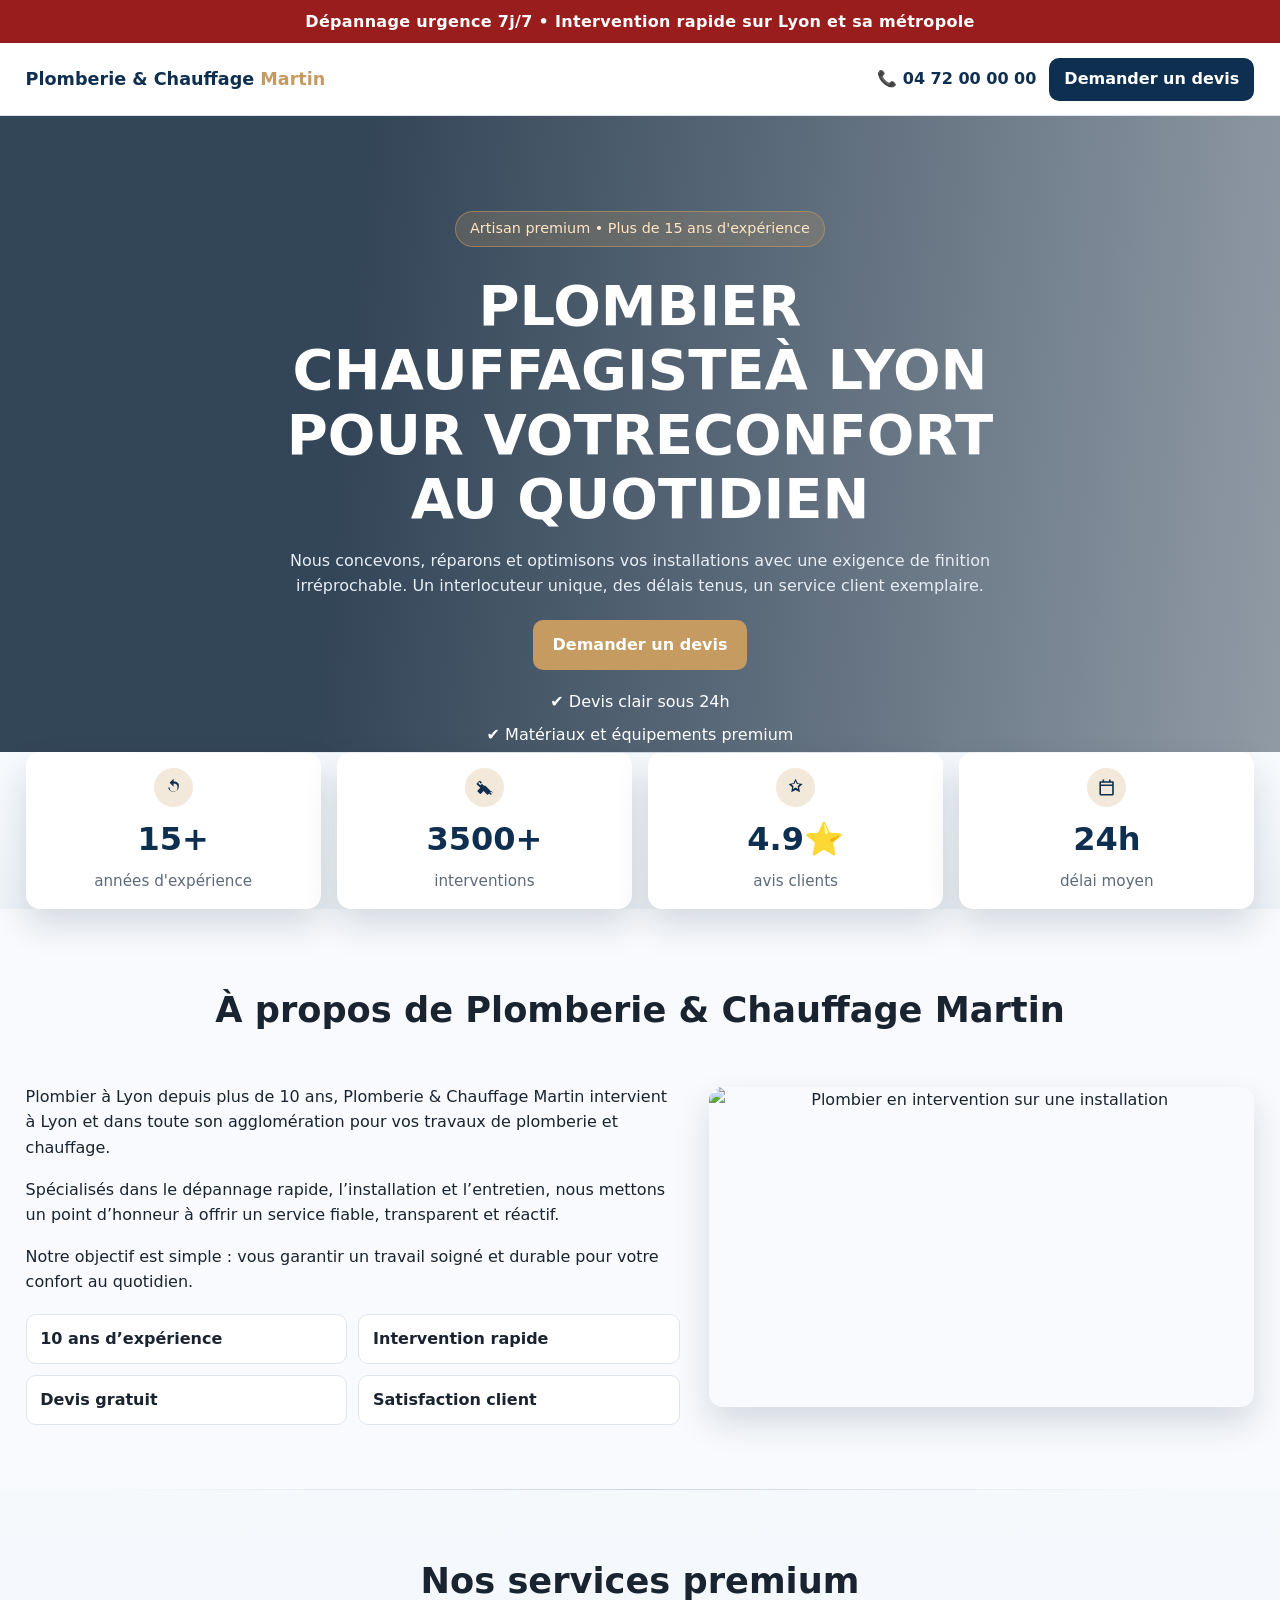
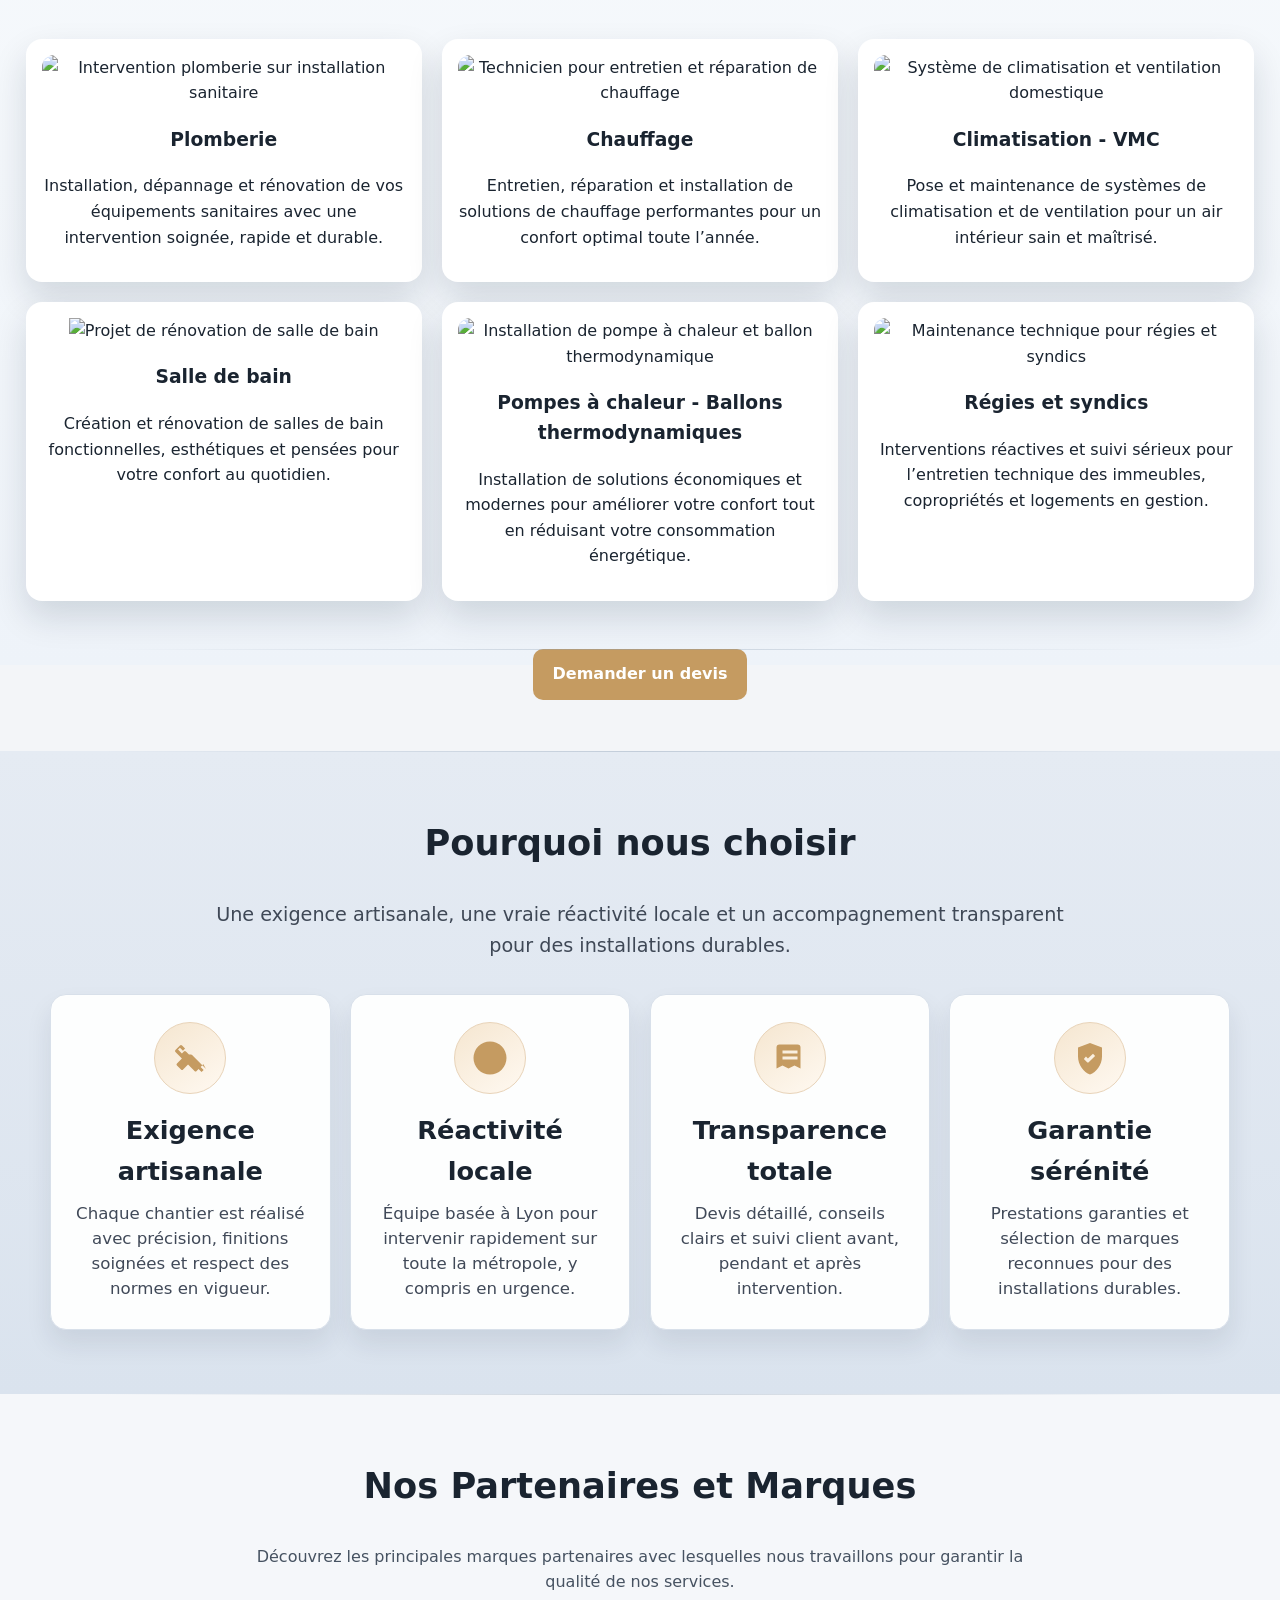
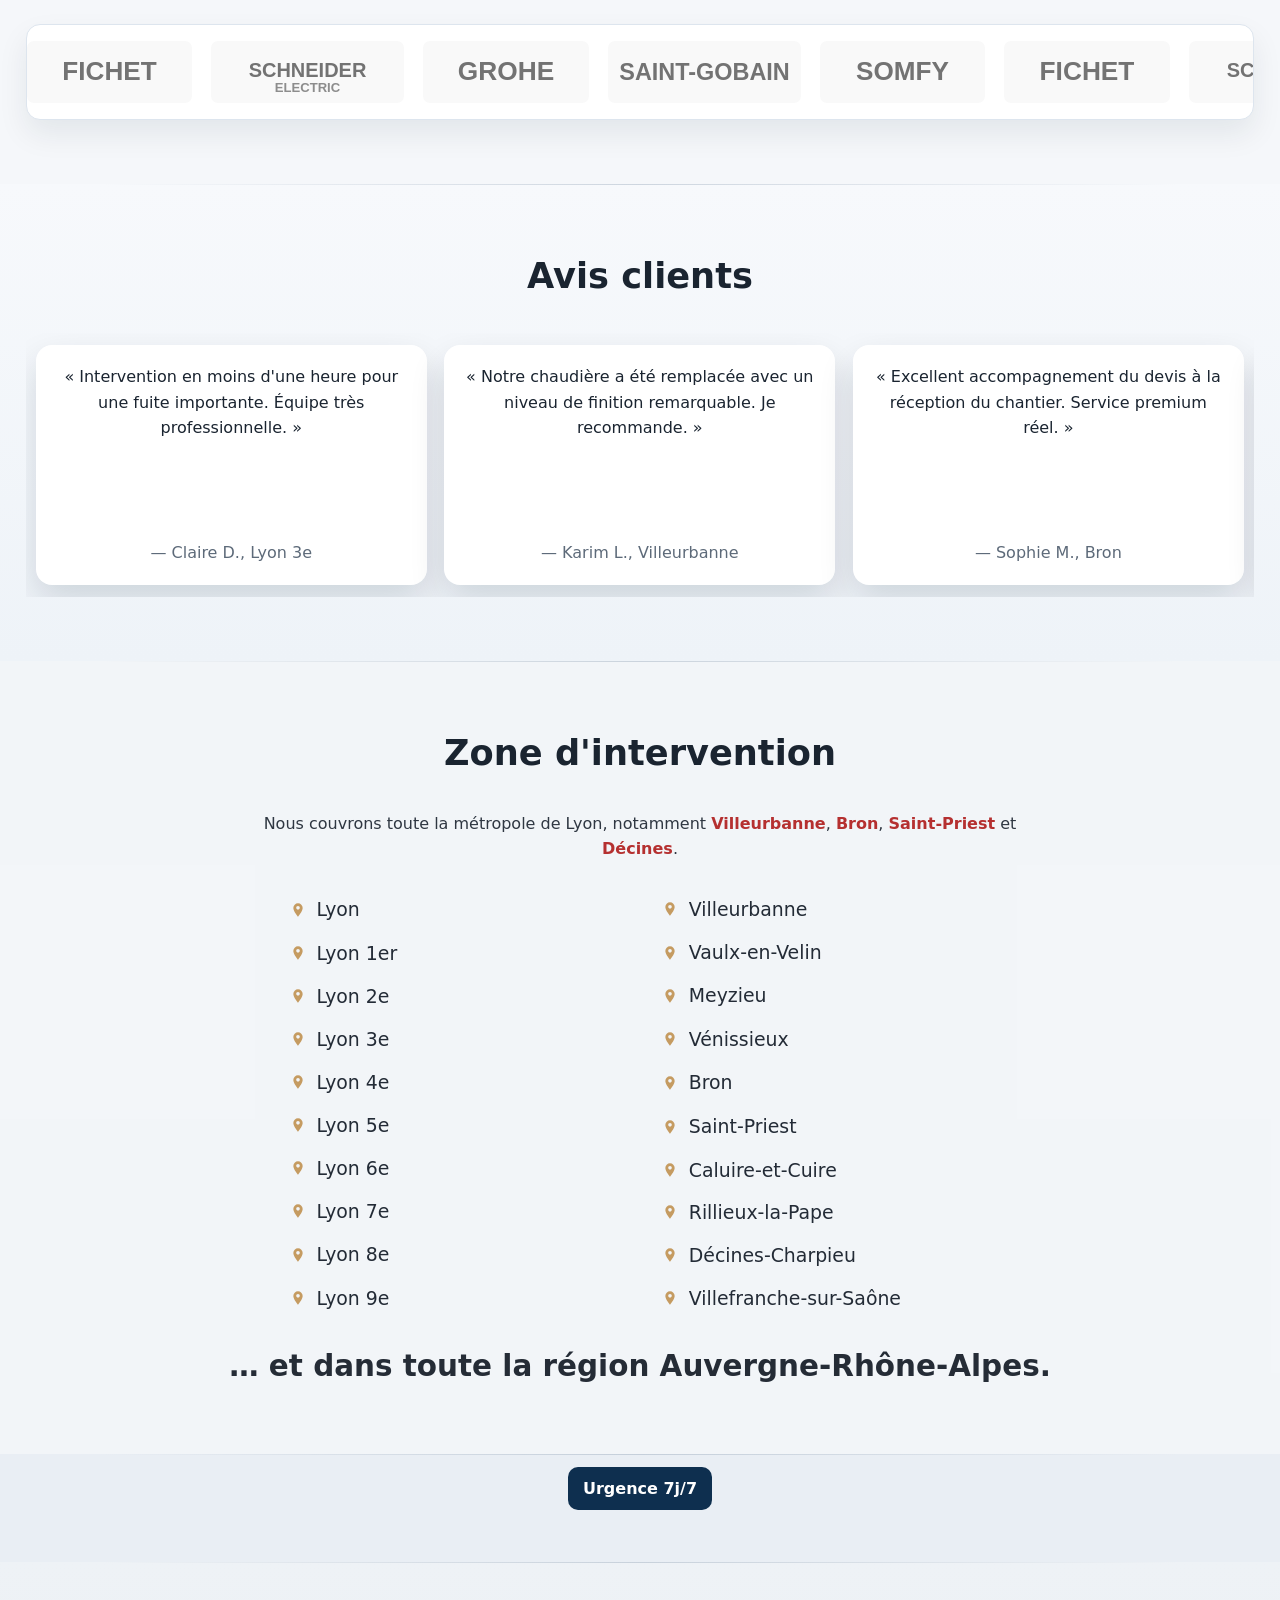
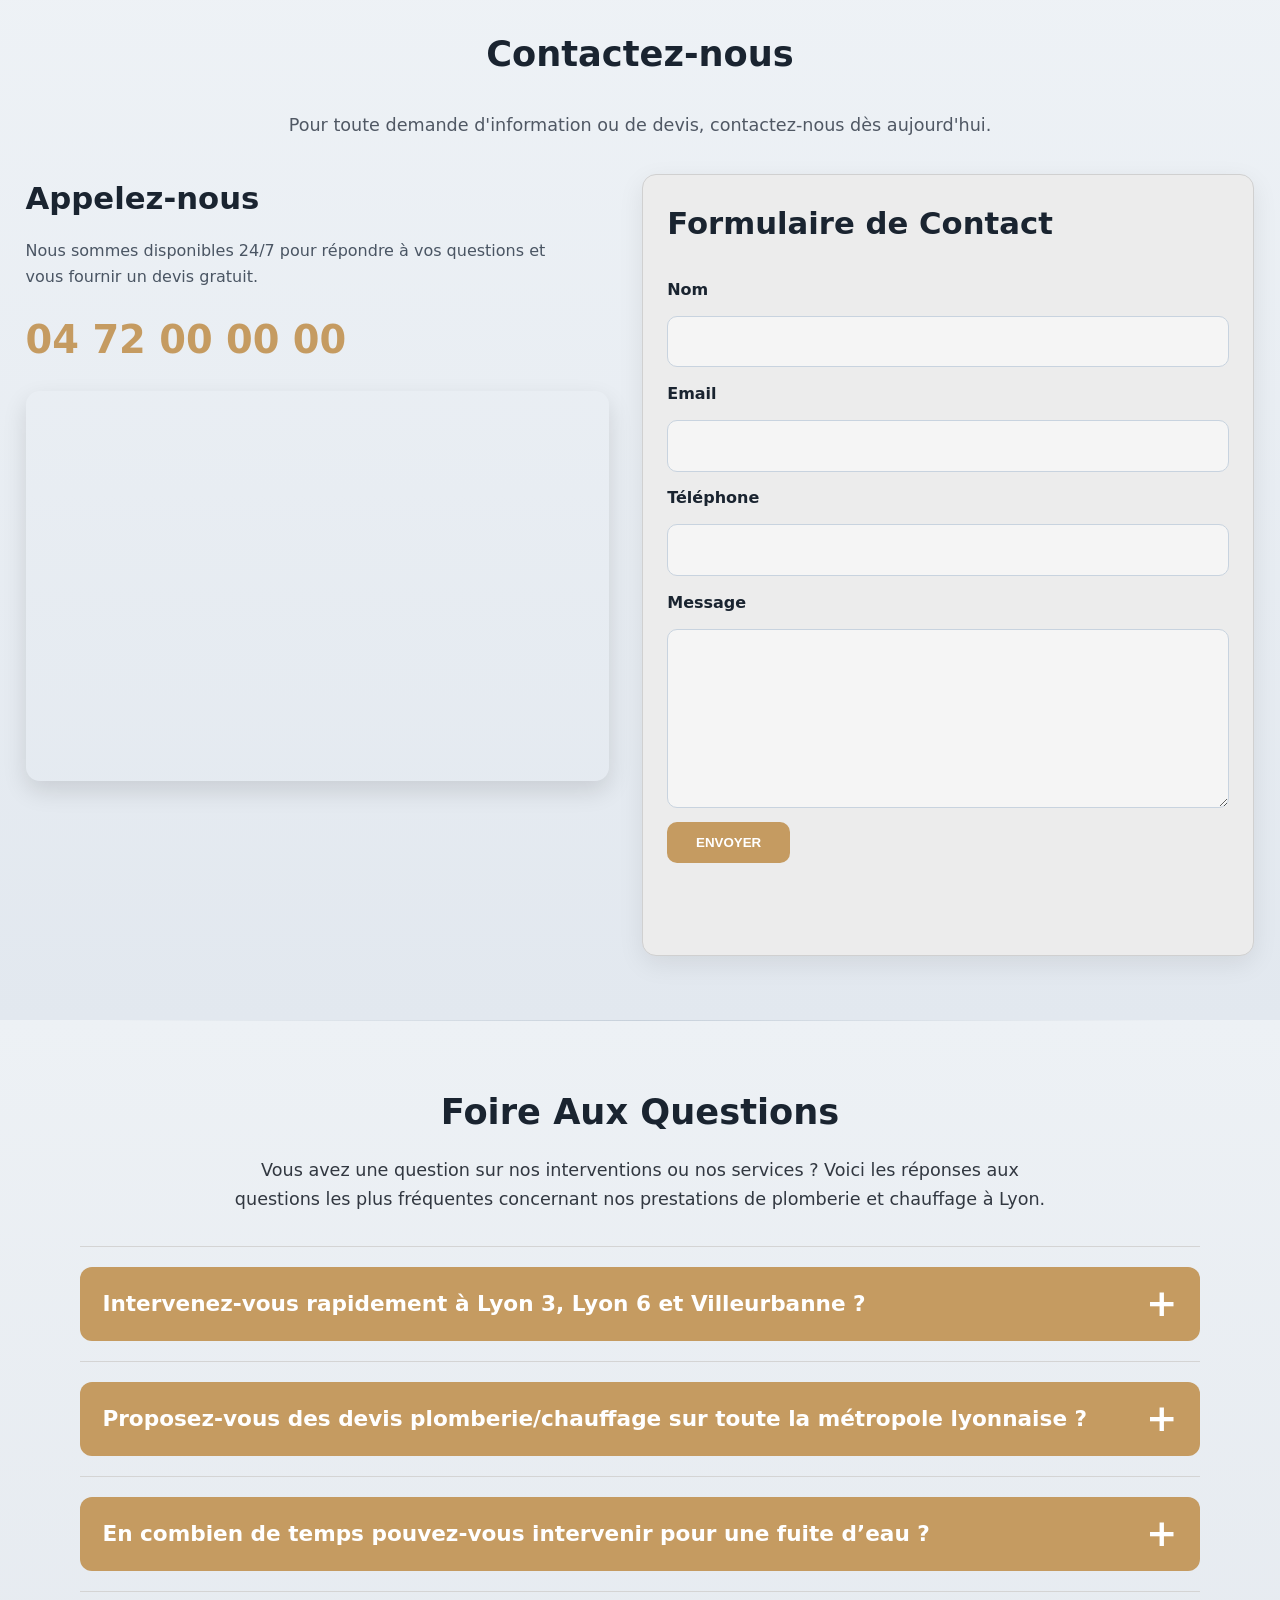
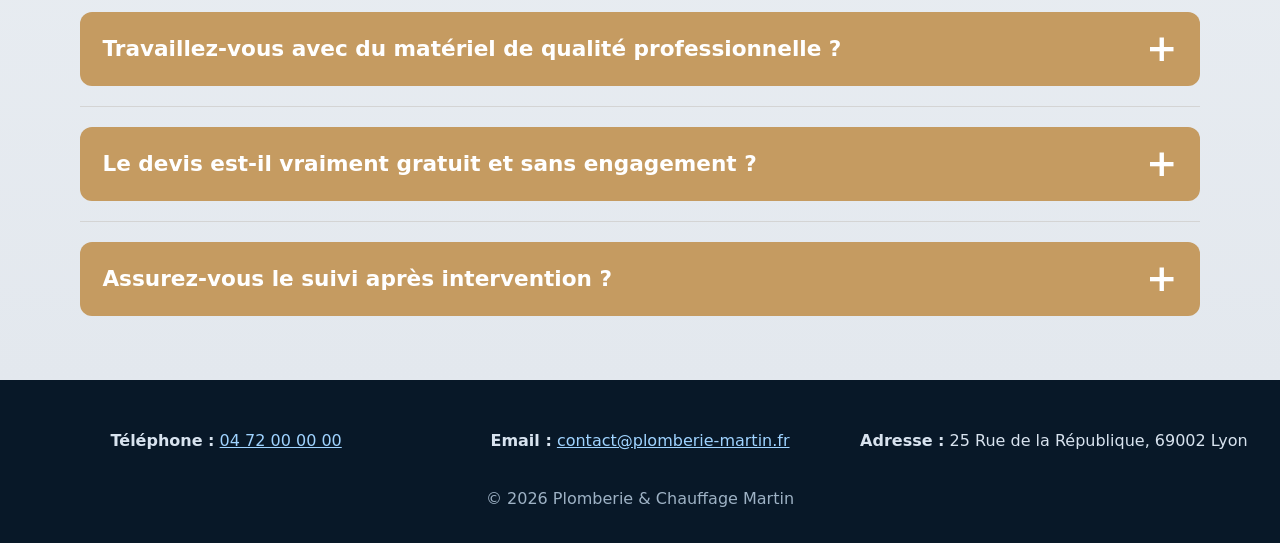
==== index.html @ 3ca060d1 "Add internal links to Lyon homepage in header and zone list" ====
<!DOCTYPE html>
<html lang="fr">
<head>
  <meta charset="UTF-8" />
  <meta name="viewport" content="width=device-width, initial-scale=1.0" />
  <title>Plomberie & Chauffage Martin | Artisan premium à Lyon</title>
  <meta name="description" content="Artisan plombier chauffagiste premium à Lyon : dépannage urgence 7j/7, rénovation, installation chauffage et devis rapide." />
  <meta name="keywords" content="plombier Lyon premium, chauffagiste Lyon, dépannage urgence plomberie, devis plomberie Lyon" />
  <meta name="robots" content="index, follow" />
  <meta property="og:title" content="Plomberie & Chauffage Martin | Artisan premium" />
  <meta property="og:description" content="Intervention rapide à Lyon et alentours, qualité haut de gamme et accompagnement personnalisé." />
  <meta property="og:type" content="website" />
  <meta property="og:locale" content="fr_FR" />
  <link rel="stylesheet" href="style.css" />
</head>
<body>
  <div class="top-alert">Dépannage urgence 7j/7 • Intervention rapide sur Lyon et sa métropole</div>

  <header class="site-header">
    <div class="container nav-wrap">
      <a class="brand" href="/">Plomberie & Chauffage <span>Martin</span></a>
      <div class="header-cta">
        <a class="phone-link" href="tel:+33472000000">📞 04 72 00 00 00</a>
        <a class="btn btn-small" href="#devis">Demander un devis</a>
      </div>
    </div>
  </header>

  <main>
    <section id="accueil" class="hero">
      <div class="hero-overlay"></div>
      <div class="container hero-content">
        <p class="tag">Artisan premium • Plus de 15 ans d'expérience</p>
        <h1 class="hero-title">PLOMBIER CHAUFFAGISTE<br class="mobile-break" />À LYON POUR VOTRE<br class="mobile-break" />CONFORT AU QUOTIDIEN</h1>
        <p class="subtitle">Nous concevons, réparons et optimisons vos installations avec une exigence de finition irréprochable. Un interlocuteur unique, des délais tenus, un service client exemplaire.</p>
        <div class="hero-actions">
          <a class="btn" href="#devis">Demander un devis</a>
        </div>
        <ul class="hero-highlights">
          <li>✔ Devis clair sous 24h</li>
          <li>✔ Matériaux et équipements premium</li>
          <li>✔ Dépannage urgence 7j/7</li>
        </ul>
      </div>
    </section>

    <section class="social-proof reveal-on-scroll" aria-label="Chiffres clés" id="stats">
      <div class="container stats-grid">
        <article class="stat-card">
          <span class="stat-icon" aria-hidden="true">
            <svg viewBox="0 0 24 24" focusable="false"><path d="M17.65 6.35A7.95 7.95 0 0 0 12 4V1L7 6l5 5V7a5 5 0 1 1-5 5H5a7 7 0 1 0 12.65-5.65Z"/></svg>
          </span>
          <p class="stat-value" data-target="15" data-suffix="+">0+</p>
          <p class="stat-label">années d'expérience</p>
        </article>
        <article class="stat-card">
          <span class="stat-icon" aria-hidden="true">
            <svg viewBox="0 0 24 24" focusable="false"><path d="M22.7 19.3 13.4 10a1 1 0 0 0-.7-.3h-1.4l-2-2a1 1 0 0 0-1.4 0L6.6 9 4 6.4l1.3-1.3 2 2 1.4-1.4-2-2a1 1 0 0 0-1.4 0L2.3 6.6a1 1 0 0 0 0 1.4l4.3 4.3-3.3 3.3a1 1 0 0 0 0 1.4L6 19.7a1 1 0 0 0 1.4 0l3.3-3.3 4.3 4.3a1 1 0 0 0 1.4 0l1.3-1.3 2 2 1.4-1.4-2-2 1.3-1.3a1 1 0 0 0 0-1.4Z"/></svg>
          </span>
          <p class="stat-value" data-target="3500" data-suffix="+">0+</p>
          <p class="stat-label">interventions</p>
        </article>
        <article class="stat-card">
          <span class="stat-icon" aria-hidden="true">
            <svg viewBox="0 0 24 24" focusable="false"><path d="m12 1 2.7 5.5 6.1.9-4.4 4.3 1 6.1L12 15l-5.4 2.8 1-6.1L3.2 7.4l6.1-.9L12 1Zm0 3.2-1.6 3.2-3.5.5 2.5 2.4-.6 3.4 3.2-1.7 3.2 1.7-.6-3.4 2.5-2.4-3.5-.5L12 4.2Z"/></svg>
          </span>
          <p class="stat-value" data-target="4.9" data-suffix="⭐">0⭐</p>
          <p class="stat-label">avis clients</p>
        </article>
        <article class="stat-card">
          <span class="stat-icon" aria-hidden="true">
            <svg viewBox="0 0 24 24" focusable="false"><path d="M7 2h2v2h6V2h2v2h3a1 1 0 0 1 1 1v15a2 2 0 0 1-2 2H5a2 2 0 0 1-2-2V5a1 1 0 0 1 1-1h3V2Zm12 8H5v10h14V10Zm0-4H5v2h14V6Z"/></svg>
          </span>
          <p class="stat-value" data-target="24" data-suffix="h">0h</p>
          <p class="stat-label">délai moyen</p>
        </article>
      </div>
    </section>

    <section id="apropos" class="section reveal-on-scroll">
      <div class="container">
        <h2>À propos de Plomberie & Chauffage Martin</h2>
        <div class="about-grid">
          <div class="about-text">
            <p>Plombier à Lyon depuis plus de 10 ans, Plomberie & Chauffage Martin intervient à Lyon et dans toute son agglomération pour vos travaux de plomberie et chauffage.</p>
            <p>Spécialisés dans le dépannage rapide, l’installation et l’entretien, nous mettons un point d’honneur à offrir un service fiable, transparent et réactif.</p>
            <p>Notre objectif est simple : vous garantir un travail soigné et durable pour votre confort au quotidien.</p>
            <ul class="trust-list">
              <li>10 ans d’expérience</li>
              <li>Intervention rapide</li>
              <li>Devis gratuit</li>
              <li>Satisfaction client</li>
            </ul>
          </div>
          <img class="about-photo" src="https://images.unsplash.com/photo-1600566752227-8f3b7d3f2f24?auto=format&fit=crop&w=1200&q=80" alt="Plombier en intervention sur une installation" loading="lazy" />
        </div>
      </div>
    </section>

    <section id="services" class="section reveal-on-scroll">
      <div class="container">
        <h2>Nos services premium</h2>
        <div class="services-grid">
          <article class="service-card">
            <div class="service-media"><img src="https://images.unsplash.com/photo-1585704032915-c3400ca199e7?auto=format&fit=crop&w=1200&q=80" alt="Intervention plomberie sur installation sanitaire" loading="lazy" /></div>
            <h3>Plomberie</h3>
            <p>Installation, dépannage et rénovation de vos équipements sanitaires avec une intervention soignée, rapide et durable.</p>
          </article>
          <article class="service-card">
            <div class="service-media"><img src="https://images.unsplash.com/photo-1631545806526-2f2f4f8fd1e8?auto=format&fit=crop&w=1200&q=80" alt="Technicien pour entretien et réparation de chauffage" loading="lazy" /></div>
            <h3>Chauffage</h3>
            <p>Entretien, réparation et installation de solutions de chauffage performantes pour un confort optimal toute l’année.</p>
          </article>
          <article class="service-card">
            <div class="service-media"><img src="https://images.unsplash.com/photo-1555963966-b7ae5404b6ed?auto=format&fit=crop&w=1200&q=80" alt="Système de climatisation et ventilation domestique" loading="lazy" /></div>
            <h3>Climatisation - VMC</h3>
            <p>Pose et maintenance de systèmes de climatisation et de ventilation pour un air intérieur sain et maîtrisé.</p>
          </article>
          <article class="service-card">
            <div class="service-media"><img src="https://images.unsplash.com/photo-1505693416388-ac5ce068fe85?auto=format&fit=crop&w=1200&q=80" alt="Projet de rénovation de salle de bain" loading="lazy" /></div>
            <h3>Salle de bain</h3>
            <p>Création et rénovation de salles de bain fonctionnelles, esthétiques et pensées pour votre confort au quotidien.</p>
          </article>
          <article class="service-card">
            <div class="service-media"><img src="https://images.unsplash.com/photo-1581092160607-ee22731b8b93?auto=format&fit=crop&w=1200&q=80" alt="Installation de pompe à chaleur et ballon thermodynamique" loading="lazy" /></div>
            <h3>Pompes à chaleur - Ballons thermodynamiques</h3>
            <p>Installation de solutions économiques et modernes pour améliorer votre confort tout en réduisant votre consommation énergétique.</p>
          </article>
          <article class="service-card">
            <div class="service-media"><img src="https://images.unsplash.com/photo-1486406146926-c627a92ad1ab?auto=format&fit=crop&w=1200&q=80" alt="Maintenance technique pour régies et syndics" loading="lazy" /></div>
            <h3>Régies et syndics</h3>
            <p>Interventions réactives et suivi sérieux pour l’entretien technique des immeubles, copropriétés et logements en gestion.</p>
          </article>
        </div>
      </div>
    </section>

    <div class="section-cta section-cta-services reveal-on-scroll">
      <div class="container section-cta-wrap">
        <a class="btn" href="#devis">Demander un devis</a>
      </div>
    </div>

    <section id="pourquoi" class="section section-alt reveal-on-scroll">
      <div class="container pourquoi-wrap">
        <h2>Pourquoi nous choisir</h2>
        <p class="pourquoi-intro">Une exigence artisanale, une vraie réactivité locale et un accompagnement transparent pour des installations durables.</p>
        <div class="reasons-grid">
          <article class="reason-card">
            <span class="reason-icon" aria-hidden="true">
              <svg viewBox="0 0 24 24" focusable="false"><path d="M22.7 19.3 13.4 10a1 1 0 0 0-.7-.3h-1.4l-2-2a1 1 0 0 0-1.4 0L6.6 9 4 6.4l1.3-1.3 2 2 1.4-1.4-2-2a1 1 0 0 0-1.4 0L2.3 6.6a1 1 0 0 0 0 1.4l4.3 4.3-3.3 3.3a1 1 0 0 0 0 1.4L6 19.7a1 1 0 0 0 1.4 0l3.3-3.3 4.3 4.3a1 1 0 0 0 1.4 0l1.3-1.3 2 2 1.4-1.4-2-2 1.3-1.3a1 1 0 0 0 0-1.4Z"/></svg>
            </span>
            <h3>Exigence artisanale</h3>
            <p>Chaque chantier est réalisé avec précision, finitions soignées et respect des normes en vigueur.</p>
          </article>
          <article class="reason-card">
            <span class="reason-icon" aria-hidden="true">
              <svg viewBox="0 0 24 24" focusable="false"><path d="M12 1a11 11 0 1 0 11 11A11 11 0 0 0 12 1Zm1 11.4V6h-2v7.2l4.8 2.8 1-1.7Z"/><path d="M17.9 2.9 19.3 4.3 17 6.6 15.6 5.2Z"/></svg>
            </span>
            <h3>Réactivité locale</h3>
            <p>Équipe basée à Lyon pour intervenir rapidement sur toute la métropole, y compris en urgence.</p>
          </article>
          <article class="reason-card">
            <span class="reason-icon" aria-hidden="true">
              <svg viewBox="0 0 24 24" focusable="false"><path d="M5 3a2 2 0 0 0-2 2v14l4-2 4 2 4-2 4 2V5a2 2 0 0 0-2-2H5Zm2 4h10v2H7V7Zm0 4h10v2H7v-2Z"/></svg>
            </span>
            <h3>Transparence totale</h3>
            <p>Devis détaillé, conseils clairs et suivi client avant, pendant et après intervention.</p>
          </article>
          <article class="reason-card">
            <span class="reason-icon" aria-hidden="true">
              <svg viewBox="0 0 24 24" focusable="false"><path d="M12 2 4 5v6c0 5.5 3.8 10.7 8 12 4.2-1.3 8-6.5 8-12V5l-8-3Zm3.4 8.6-4.1 4.1a1 1 0 0 1-1.4 0l-2-2L9.3 11l1.3 1.3L14 9.2l1.4 1.4Z"/></svg>
            </span>
            <h3>Garantie sérénité</h3>
            <p>Prestations garanties et sélection de marques reconnues pour des installations durables.</p>
          </article>
        </div>
      </div>
    </section>

    <section id="partenaires" class="section reveal-on-scroll">
      <div class="container">
        <h2>Nos Partenaires et Marques</h2>
        <p class="partners-intro">Découvrez les principales marques partenaires avec lesquelles nous travaillons pour garantir la qualité de nos services.</p>
        <div class="partners-carousel" aria-label="Logos de marques partenaires">
          <div class="partners-track">
            <img src="images/fichet.svg" alt="Logo Fichet" loading="lazy" />
            <img src="images/schneider-electric.svg" alt="Logo Schneider Electric" loading="lazy" />
            <img src="images/grohe.svg" alt="Logo Grohe" loading="lazy" />
            <img src="images/saint-gobain.svg" alt="Logo Saint-Gobain" loading="lazy" />
            <img src="images/somfy.svg" alt="Logo Somfy" loading="lazy" />
            <img src="images/fichet.svg" alt="" aria-hidden="true" loading="lazy" />
            <img src="images/schneider-electric.svg" alt="" aria-hidden="true" loading="lazy" />
            <img src="images/grohe.svg" alt="" aria-hidden="true" loading="lazy" />
            <img src="images/saint-gobain.svg" alt="" aria-hidden="true" loading="lazy" />
            <img src="images/somfy.svg" alt="" aria-hidden="true" loading="lazy" />
          </div>
        </div>
      </div>
    </section>

    <section id="avis" class="section reveal-on-scroll">
      <div class="container">
        <h2>Avis clients</h2>
        <div class="reviews-carousel" data-carousel="reviews">
          <div class="reviews-track">
            <article class="review-card">
              <blockquote>
                « Intervention en moins d'une heure pour une fuite importante. Équipe très professionnelle. »
                <cite>— Claire D., Lyon 3e</cite>
              </blockquote>
            </article>
            <article class="review-card">
              <blockquote>
                « Notre chaudière a été remplacée avec un niveau de finition remarquable. Je recommande. »
                <cite>— Karim L., Villeurbanne</cite>
              </blockquote>
            </article>
            <article class="review-card">
              <blockquote>
                « Excellent accompagnement du devis à la réception du chantier. Service premium réel. »
                <cite>— Sophie M., Bron</cite>
              </blockquote>
            </article>
            <article class="review-card">
              <blockquote>
                « Fuite réparée le jour même, devis clair et très bons conseils pour éviter que le problème revienne. »
                <cite>— Julien R., Lyon 7e</cite>
              </blockquote>
            </article>
            <article class="review-card">
              <blockquote>
                « Travail soigné dans notre salle de bain, délais respectés et équipe très à l’écoute du début à la fin. »
                <cite>— Nadia T., Caluire-et-Cuire</cite>
              </blockquote>
            </article>
            <article class="review-card">
              <blockquote>
                « Intervention urgente sur chaudière en hiver, service réactif et rassurant. Je recommande sans hésiter. »
                <cite>— Marc B., Saint-Priest</cite>
              </blockquote>
            </article>
          </div>
        </div>
      </div>
    </section>

    <section id="zone" class="section reveal-on-scroll">
      <div class="zone-overlay"></div>
      <div class="container zone-content">
        <h2>Zone d'intervention</h2>
        <p class="zone-intro">Nous couvrons toute la métropole de Lyon, notamment <strong>Villeurbanne</strong>, <strong>Bron</strong>, <strong>Saint-Priest</strong> et <strong>Décines</strong>.</p>

        <div class="zone-cities" aria-label="Villes desservies">
          <ul>
            <li><svg viewBox="0 0 24 24" aria-hidden="true"><path d="M12 2a7 7 0 0 0-7 7c0 5.1 7 13 7 13s7-7.9 7-13a7 7 0 0 0-7-7Zm0 9.5A2.5 2.5 0 1 1 12 6a2.5 2.5 0 0 1 0 5.5Z"/></svg><a href="/">Lyon</a></li>
            <li><svg viewBox="0 0 24 24" aria-hidden="true"><path d="M12 2a7 7 0 0 0-7 7c0 5.1 7 13 7 13s7-7.9 7-13a7 7 0 0 0-7-7Zm0 9.5A2.5 2.5 0 1 1 12 6a2.5 2.5 0 0 1 0 5.5Z"/></svg>Lyon 1er</li>
            <li><svg viewBox="0 0 24 24" aria-hidden="true"><path d="M12 2a7 7 0 0 0-7 7c0 5.1 7 13 7 13s7-7.9 7-13a7 7 0 0 0-7-7Zm0 9.5A2.5 2.5 0 1 1 12 6a2.5 2.5 0 0 1 0 5.5Z"/></svg>Lyon 2e</li>
            <li><svg viewBox="0 0 24 24" aria-hidden="true"><path d="M12 2a7 7 0 0 0-7 7c0 5.1 7 13 7 13s7-7.9 7-13a7 7 0 0 0-7-7Zm0 9.5A2.5 2.5 0 1 1 12 6a2.5 2.5 0 0 1 0 5.5Z"/></svg>Lyon 3e</li>
            <li><svg viewBox="0 0 24 24" aria-hidden="true"><path d="M12 2a7 7 0 0 0-7 7c0 5.1 7 13 7 13s7-7.9 7-13a7 7 0 0 0-7-7Zm0 9.5A2.5 2.5 0 1 1 12 6a2.5 2.5 0 0 1 0 5.5Z"/></svg>Lyon 4e</li>
            <li><svg viewBox="0 0 24 24" aria-hidden="true"><path d="M12 2a7 7 0 0 0-7 7c0 5.1 7 13 7 13s7-7.9 7-13a7 7 0 0 0-7-7Zm0 9.5A2.5 2.5 0 1 1 12 6a2.5 2.5 0 0 1 0 5.5Z"/></svg>Lyon 5e</li>
            <li><svg viewBox="0 0 24 24" aria-hidden="true"><path d="M12 2a7 7 0 0 0-7 7c0 5.1 7 13 7 13s7-7.9 7-13a7 7 0 0 0-7-7Zm0 9.5A2.5 2.5 0 1 1 12 6a2.5 2.5 0 0 1 0 5.5Z"/></svg>Lyon 6e</li>
            <li><svg viewBox="0 0 24 24" aria-hidden="true"><path d="M12 2a7 7 0 0 0-7 7c0 5.1 7 13 7 13s7-7.9 7-13a7 7 0 0 0-7-7Zm0 9.5A2.5 2.5 0 1 1 12 6a2.5 2.5 0 0 1 0 5.5Z"/></svg>Lyon 7e</li>
            <li><svg viewBox="0 0 24 24" aria-hidden="true"><path d="M12 2a7 7 0 0 0-7 7c0 5.1 7 13 7 13s7-7.9 7-13a7 7 0 0 0-7-7Zm0 9.5A2.5 2.5 0 1 1 12 6a2.5 2.5 0 0 1 0 5.5Z"/></svg>Lyon 8e</li>
            <li><svg viewBox="0 0 24 24" aria-hidden="true"><path d="M12 2a7 7 0 0 0-7 7c0 5.1 7 13 7 13s7-7.9 7-13a7 7 0 0 0-7-7Zm0 9.5A2.5 2.5 0 1 1 12 6a2.5 2.5 0 0 1 0 5.5Z"/></svg>Lyon 9e</li>
          </ul>
          <ul>
            <li><svg viewBox="0 0 24 24" aria-hidden="true"><path d="M12 2a7 7 0 0 0-7 7c0 5.1 7 13 7 13s7-7.9 7-13a7 7 0 0 0-7-7Zm0 9.5A2.5 2.5 0 1 1 12 6a2.5 2.5 0 0 1 0 5.5Z"/></svg><a href="plombier-chauffagiste-villeurbanne.html">Villeurbanne</a></li>
            <li><svg viewBox="0 0 24 24" aria-hidden="true"><path d="M12 2a7 7 0 0 0-7 7c0 5.1 7 13 7 13s7-7.9 7-13a7 7 0 0 0-7-7Zm0 9.5A2.5 2.5 0 1 1 12 6a2.5 2.5 0 0 1 0 5.5Z"/></svg>Vaulx-en-Velin</li>
            <li><svg viewBox="0 0 24 24" aria-hidden="true"><path d="M12 2a7 7 0 0 0-7 7c0 5.1 7 13 7 13s7-7.9 7-13a7 7 0 0 0-7-7Zm0 9.5A2.5 2.5 0 1 1 12 6a2.5 2.5 0 0 1 0 5.5Z"/></svg><a href="plombier-chauffagiste-meyzieu.html">Meyzieu</a></li>
            <li><svg viewBox="0 0 24 24" aria-hidden="true"><path d="M12 2a7 7 0 0 0-7 7c0 5.1 7 13 7 13s7-7.9 7-13a7 7 0 0 0-7-7Zm0 9.5A2.5 2.5 0 1 1 12 6a2.5 2.5 0 0 1 0 5.5Z"/></svg><a href="plombier-chauffagiste-venissieux.html">Vénissieux</a></li>
            <li><svg viewBox="0 0 24 24" aria-hidden="true"><path d="M12 2a7 7 0 0 0-7 7c0 5.1 7 13 7 13s7-7.9 7-13a7 7 0 0 0-7-7Zm0 9.5A2.5 2.5 0 1 1 12 6a2.5 2.5 0 0 1 0 5.5Z"/></svg><a href="plombier-chauffagiste-bron.html">Bron</a></li>
            <li><svg viewBox="0 0 24 24" aria-hidden="true"><path d="M12 2a7 7 0 0 0-7 7c0 5.1 7 13 7 13s7-7.9 7-13a7 7 0 0 0-7-7Zm0 9.5A2.5 2.5 0 1 1 12 6a2.5 2.5 0 0 1 0 5.5Z"/></svg><a href="plombier-chauffagiste-saint-priest.html">Saint-Priest</a></li>
            <li><svg viewBox="0 0 24 24" aria-hidden="true"><path d="M12 2a7 7 0 0 0-7 7c0 5.1 7 13 7 13s7-7.9 7-13a7 7 0 0 0-7-7Zm0 9.5A2.5 2.5 0 1 1 12 6a2.5 2.5 0 0 1 0 5.5Z"/></svg>Caluire-et-Cuire</li>
            <li><svg viewBox="0 0 24 24" aria-hidden="true"><path d="M12 2a7 7 0 0 0-7 7c0 5.1 7 13 7 13s7-7.9 7-13a7 7 0 0 0-7-7Zm0 9.5A2.5 2.5 0 1 1 12 6a2.5 2.5 0 0 1 0 5.5Z"/></svg>Rillieux-la-Pape</li>
            <li><svg viewBox="0 0 24 24" aria-hidden="true"><path d="M12 2a7 7 0 0 0-7 7c0 5.1 7 13 7 13s7-7.9 7-13a7 7 0 0 0-7-7Zm0 9.5A2.5 2.5 0 1 1 12 6a2.5 2.5 0 0 1 0 5.5Z"/></svg>Décines-Charpieu</li>
            <li><svg viewBox="0 0 24 24" aria-hidden="true"><path d="M12 2a7 7 0 0 0-7 7c0 5.1 7 13 7 13s7-7.9 7-13a7 7 0 0 0-7-7Zm0 9.5A2.5 2.5 0 1 1 12 6a2.5 2.5 0 0 1 0 5.5Z"/></svg>Villefranche-sur-Saône</li>
          </ul>
        </div>

        <p class="zone-outro">… et dans toute la région Auvergne-Rhône-Alpes.</p>
      </div>
    </section>

    <div class="section-cta section-cta-urgence reveal-on-scroll">
      <div class="container section-cta-wrap">
        <a class="btn btn-small" href="tel:+33472000000">Urgence 7j/7</a>
      </div>
    </div>

    <section id="devis" class="section section-alt reveal-on-scroll">
      <div class="container devis-layout">
        <div class="devis-head">
          <h2>Contactez-nous</h2>
          <p>Pour toute demande d'information ou de devis, contactez-nous dès aujourd'hui.</p>
        </div>

        <div class="devis-grid">
          <aside class="devis-contact">
            <h3>Appelez-nous</h3>
            <p>Nous sommes disponibles 24/7 pour répondre à vos questions et vous fournir un devis gratuit.</p>
            <a class="devis-phone" href="tel:+33472000000">04 72 00 00 00</a>
            <iframe
              title="Carte de localisation de Plomberie & Chauffage Martin à Lyon"
              src="https://www.openstreetmap.org/export/embed.html?bbox=4.80%2C45.73%2C4.90%2C45.78&layer=mapnik&marker=45.7578%2C4.8320"
              loading="lazy"
              referrerpolicy="no-referrer-when-downgrade"></iframe>
          </aside>

          <form id="devis-form" class="quote-form" novalidate>
            <h3>Formulaire de Contact</h3>

            <label for="nom">Nom</label>
            <input id="nom" name="nom" type="text" required />

            <label for="email">Email</label>
            <input id="email" name="email" type="email" required />

            <label for="telephone">Téléphone</label>
            <input id="telephone" name="telephone" type="tel" required />

            <label for="message">Message</label>
            <textarea id="message" name="message" rows="6" required></textarea>

            <button class="btn" type="submit">ENVOYER</button>
            <p id="form-feedback" class="form-feedback" aria-live="polite"></p>
          </form>
        </div>
      </div>
    </section>

    <section id="faq" class="section reveal-on-scroll">
      <div class="container">
        <h2>Foire Aux Questions</h2>
        <p class="faq-intro">Vous avez une question sur nos interventions ou nos services ? Voici les réponses aux questions les plus fréquentes concernant nos prestations de plomberie et chauffage à Lyon.</p>
        <div class="faq-grid">
          <details class="faq-item">
            <summary>Intervenez-vous rapidement à Lyon 3, Lyon 6 et Villeurbanne ?</summary>
            <p>Oui, notre équipe intervient quotidiennement sur Lyon intra-muros et les communes proches comme Villeurbanne, Bron et Caluire-et-Cuire, avec des créneaux rapides selon l’urgence.</p>
          </details>
          <details class="faq-item">
            <summary>Proposez-vous des devis plomberie/chauffage sur toute la métropole lyonnaise ?</summary>
            <p>Oui, nous réalisons des devis gratuits à Lyon et dans l’agglomération pour les projets de plomberie, chauffage, rénovation de salle de bain et maintenance.</p>
          </details>
          <details class="faq-item">
            <summary>En combien de temps pouvez-vous intervenir pour une fuite d’eau ?</summary>
            <p>Pour les demandes urgentes, nous faisons le maximum pour intervenir dans les meilleurs délais, avec un diagnostic clair et une solution durable.</p>
          </details>
          <details class="faq-item">
            <summary>Travaillez-vous avec du matériel de qualité professionnelle ?</summary>
            <p>Oui, nous sélectionnons des équipements fiables et des marques reconnues pour garantir des installations robustes et performantes dans le temps.</p>
          </details>
          <details class="faq-item">
            <summary>Le devis est-il vraiment gratuit et sans engagement ?</summary>
            <p>Absolument. Votre devis est détaillé, gratuit et sans engagement, afin de vous permettre de comparer sereinement avant de lancer les travaux.</p>
          </details>
          <details class="faq-item">
            <summary>Assurez-vous le suivi après intervention ?</summary>
            <p>Oui, nous restons disponibles après chantier pour le suivi, les réglages éventuels et les conseils d’entretien afin d’assurer votre confort au quotidien.</p>
          </details>
        </div>
      </div>
    </section>
  </main>


  <a class="mobile-call-cta" href="tel:+33472000000">Appeler maintenant</a>

  <footer class="site-footer">
    <div class="container footer-grid">
      <p><strong>Téléphone :</strong> <a href="tel:+33472000000">04 72 00 00 00</a></p>
      <p><strong>Email :</strong> <a href="mailto:contact@plomberie-martin.fr">contact@plomberie-martin.fr</a></p>
      <p><strong>Adresse :</strong> 25 Rue de la République, 69002 Lyon</p>
    </div>
    <p class="copyright">© <span id="year"></span> Plomberie & Chauffage Martin</p>
  </footer>

  <script type="application/ld+json">
    {
      "@context": "https://schema.org",
      "@type": "Plumber",
      "name": "Plomberie & Chauffage Martin",
      "telephone": "+33472000000",
      "email": "contact@plomberie-martin.fr",
      "address": {
        "@type": "PostalAddress",
        "streetAddress": "25 Rue de la République",
        "addressLocality": "Lyon",
        "postalCode": "69002",
        "addressCountry": "FR"
      },
      "areaServed": ["Lyon", "Villeurbanne", "Bron", "Vénissieux", "Caluire-et-Cuire", "Oullins", "Saint-Priest", "Tassin-la-Demi-Lune"],
      "url": "https://www.plomberie-martin.fr"
    }
  </script>
  <script src="script.js"></script>
</body>
</html>
---- style.css ----
:root {
  --bg: #f3f5f8;
  --surface: #ffffff;
  --primary: #0e2f4f;
  --primary-dark: #091f35;
  --accent: #c59b61;
  --text: #1a2430;
  --muted: #5d6a79;
  --radius: 16px;
  --shadow: 0 16px 35px rgba(9, 31, 53, 0.14);
}

* { box-sizing: border-box; }

body {
  margin: 0;
  font-family: "Inter", system-ui, -apple-system, Segoe UI, Roboto, Arial, sans-serif;
  color: var(--text);
  background: var(--bg);
  line-height: 1.6;
  text-align: center;
}

.container {
  width: min(1280px, 96%);
  margin: 0 auto;
}

.top-alert {
  background: #9a1d1d;
  color: #fff;
  text-align: center;
  padding: 0.55rem 1rem;
  font-weight: 700;
  letter-spacing: 0.02em;
}

.site-header {
  position: sticky;
  top: 0;
  z-index: 50;
  background: rgba(255, 255, 255, 0.96);
  backdrop-filter: blur(10px);
  border-bottom: 1px solid #dde4ec;
}

.nav-wrap {
  display: flex;
  justify-content: space-between;
  align-items: center;
  gap: 1rem;
  padding: 0.9rem 0;
}

.brand {
  color: var(--primary);
  text-decoration: none;
  font-weight: 800;
  font-size: 1.1rem;
}

.brand span { color: var(--accent); }

.header-cta {
  display: flex;
  align-items: center;
  gap: 0.8rem;
}

.phone-link {
  color: var(--primary);
  text-decoration: none;
  font-weight: 700;
}

.hero {
  position: relative;
  min-height: 78vh;
  display: grid;
  align-items: center;
  background: url('https://images.unsplash.com/photo-1626806819282-2c1dc01a5e0c?auto=format&fit=crop&w=1920&q=80') center/cover no-repeat;
}

.hero-overlay {
  position: absolute;
  inset: 0;
  background: linear-gradient(95deg, rgba(9, 31, 53, 0.82) 28%, rgba(9, 31, 53, 0.42) 100%);
}

.hero-content {
  position: relative;
  color: #fff;
  padding: 5rem 0;
  max-width: 760px;
}

.tag {
  display: inline-block;
  background: rgba(197, 155, 97, 0.22);
  border: 1px solid rgba(197, 155, 97, 0.55);
  color: #ffe5c4;
  border-radius: 999px;
  padding: 0.35rem 0.9rem;
  font-size: 0.9rem;
}

h1 {
  font-size: clamp(2rem, 5vw, 3.5rem);
  line-height: 1.15;
  margin: 0.8rem 0 1rem;
}

.hero-title {
  text-wrap: balance;
}

.mobile-break {
  display: none;
}

.subtitle { color: #e7edf4; }

.hero-actions {
  display: flex;
  flex-wrap: wrap;
  gap: 0.8rem;
  margin-top: 1.3rem;
  justify-content: center;
  width: 100%;
}

.hero-actions .btn {
  margin-inline: auto;
}

.hero-highlights {
  list-style: none;
  padding: 0;
  margin: 1.2rem 0 0;
  display: grid;
  gap: 0.45rem;
}

.social-proof {
  position: relative;
  margin-top: -6.8rem;
  margin-bottom: -1.4rem;
  z-index: 20;
}

.stats-grid {
  display: grid;
  grid-template-columns: repeat(4, 1fr);
  gap: 1rem;
}

.stat-card {
  background: var(--surface);
  border-radius: 14px;
  box-shadow: var(--shadow);
  padding: 1rem 1rem 0.95rem;
  text-align: center;
}

.stat-icon {
  display: inline-grid;
  place-items: center;
  width: 2.45rem;
  height: 2.45rem;
  border-radius: 50%;
  background: #f3e9db;
  margin-bottom: 0.45rem;
  color: var(--primary);
}

.stat-icon svg {
  width: 1.2rem;
  height: 1.2rem;
  fill: currentColor;
}

.stat-value {
  margin: 0;
  font-size: clamp(1.45rem, 3vw, 2rem);
  font-weight: 800;
  color: var(--primary);
}

.stat-label {
  margin: 0.25rem 0 0;
  color: var(--muted);
  font-size: 0.95rem;
}

#apropos.section {
  padding-top: 6rem;
}

.services-grid {
  display: grid;
  grid-template-columns: repeat(3, 1fr);
  gap: 1.25rem;
}

.service-card {
  background: var(--surface);
  border-radius: var(--radius);
  box-shadow: var(--shadow);
  padding: 1rem;
  transition: transform 0.25s ease, box-shadow 0.25s ease;
}

.service-card:hover {
  transform: translateY(-6px);
  box-shadow: 0 20px 40px rgba(9, 31, 53, 0.16);
}

.service-media {
  border-radius: 12px;
  overflow: hidden;
  margin-bottom: 0.8rem;
}

.service-media img {
  width: 100%;
  height: 215px;
  object-fit: cover;
  transition: transform 0.35s ease;
}

.service-card:hover .service-media img {
  transform: scale(1.06);
}

main > section,
main > .section-cta {
  position: relative;
}

main > section:not(:first-of-type)::before,
main > .section-cta::before {
  content: "";
  position: absolute;
  top: 0;
  left: 8%;
  right: 8%;
  height: 1px;
  background: linear-gradient(90deg, transparent, rgba(138, 156, 176, 0.38), transparent);
}

.section { padding: 4rem 0; }
.section-alt { background: #e9eef4; }

#stats { background: linear-gradient(180deg, #f8fbfe 0%, #eef3f8 100%); }
#apropos { background: #f8fafd; }
#services { background: linear-gradient(180deg, #f6f9fc 0%, #eef3f9 100%); }
#avis { background: linear-gradient(180deg, #f7f9fc 0%, #eef3f8 100%); }
#devis { background: linear-gradient(180deg, #eef2f6 0%, #e2e8ef 100%); }
#faq { background: linear-gradient(180deg, #edf1f5 0%, #e3e8ee 100%); }

.section-cta {
  padding: 0 0 3.2rem;
}

.section-cta-wrap {
  display: flex;
  justify-content: center;
}

.section-cta-services {
  margin-top: -1rem;
}

.section-cta-urgence {
  background: #e9eef4;
  padding-top: 0.8rem;
}


.reveal-on-scroll {
  opacity: 0;
  transform: translateY(24px);
  transition: opacity 0.65s ease, transform 0.65s ease;
}

.reveal-on-scroll.visible {
  opacity: 1;
  transform: translateY(0);
}


#partenaires {
  background: #f5f7fa;
}

.partners-intro {
  margin: 0.45rem auto 1.8rem;
  max-width: 820px;
  color: #465261;
}

.partners-carousel {
  overflow: hidden;
  border-radius: 14px;
  border: 1px solid #dde5ee;
  background: #fff;
  box-shadow: 0 14px 30px rgba(15, 33, 56, 0.08);
  padding: 1rem 0;
}

.partners-track {
  display: flex;
  align-items: center;
  gap: 1.2rem;
  width: max-content;
  animation: partners-scroll 22s linear infinite;
}

.partners-track img {
  height: 62px;
  width: auto;
  filter: grayscale(1) opacity(0.82);
}

@keyframes partners-scroll {
  from { transform: translateX(0); }
  to { transform: translateX(calc(-50% - 0.6rem)); }
}


#faq .container {
  max-width: 1120px;
}

#faq h2 {
  text-align: center;
  margin-bottom: 1rem;
}

.faq-intro {
  color: #323841;
  font-size: 1.1rem;
  line-height: 1.65;
  margin: 0 auto 2rem;
  max-width: 840px;
}

.faq-grid {
  display: grid;
  grid-template-columns: 1fr;
  gap: 1.25rem;
}

.faq-item {
  margin: 0;
  border-top: 1px solid #d4d4d4;
  padding-top: 1.25rem;
}

.faq-item summary {
  list-style: none;
  cursor: pointer;
  font-weight: 800;
  color: #ffffff;
  background: var(--accent);
  border-radius: 12px;
  min-height: 74px;
  display: flex;
  align-items: center;
  justify-content: space-between;
  gap: 1rem;
  padding: 1.1rem 1.4rem;
  font-size: clamp(1.05rem, 2vw, 1.35rem);
  text-align: left;
}

.faq-item summary::-webkit-details-marker {
  display: none;
}

.faq-item summary:hover {
  background: #b48950;
}

.faq-item[open] summary {
  background: #b48950;
}

.faq-item summary::after {
  content: "+";
  flex-shrink: 0;
  font-size: 2.35rem;
  line-height: 1;
  font-weight: 700;
}

.faq-item[open] summary::after {
  content: "−";
}

.faq-item p {
  margin: 0;
  background: #ffffff;
  border: 1px solid #dcdfe4;
  border-top: none;
  border-radius: 0 0 12px 12px;
  padding: 1rem 1.25rem 1.15rem;
  color: #4b5664;
  text-align: left;
}

.about-grid {
  display: grid;
  grid-template-columns: 1.2fr 1fr;
  gap: 1.8rem;
  align-items: center;
}

.about-text {
  text-align: left;
}

.about-photo {
  width: 100%;
  border-radius: 14px;
  box-shadow: var(--shadow);
  min-height: 320px;
  object-fit: cover;
}

.trust-list {
  margin: 1.2rem 0 0;
  padding: 0;
  list-style: none;
  display: grid;
  gap: 0.7rem;
  grid-template-columns: repeat(2, minmax(0, 1fr));
}

.trust-list li {
  background: #ffffff;
  border: 1px solid #dde6ef;
  border-radius: 10px;
  padding: 0.7rem 0.85rem;
  font-weight: 600;
}


h2 {
  margin-top: 0;
  font-size: clamp(1.55rem, 3vw, 2.2rem);
  text-align: center;
}

.reviews-carousel {
  overflow: hidden;
  padding: 0.2rem 0.1rem;
}

.reviews-track {
  display: flex;
  gap: 0;
  will-change: transform;
  transition: transform 0.82s cubic-bezier(0.22, 0.61, 0.36, 1);
}

.review-card {
  flex: 0 0 calc(100% / 3);
  padding: 0.55rem;
}

.review-card blockquote,
.quote-form {
  background: var(--surface);
  border-radius: var(--radius);
  box-shadow: var(--shadow);
  padding: 1.2rem;
  margin: 0;
  min-height: 100%;
}

.review-card blockquote {
  min-height: 240px;
  display: flex;
  flex-direction: column;
  justify-content: space-between;
}

#pourquoi {
  background: linear-gradient(180deg, #e5ebf3 0%, #dae3ee 100%);
}

.pourquoi-wrap {
  max-width: 1180px;
}

.pourquoi-intro {
  margin: 0.5rem auto 2rem;
  max-width: 880px;
  color: #3f4856;
  font-size: clamp(1rem, 1.5vw, 1.2rem);
}

.reasons-grid {
  display: grid;
  grid-template-columns: repeat(4, minmax(0, 1fr));
  gap: 1.2rem;
}

.reason-card {
  background: #fdfefe;
  border: 1px solid #d8e0ea;
  border-radius: 16px;
  box-shadow: 0 14px 26px rgba(22, 38, 60, 0.09);
  padding: 1.7rem 1.3rem;
  text-align: center;
  transition: transform 0.25s ease, box-shadow 0.25s ease;
}

.reason-card:hover {
  transform: translateY(-6px);
  box-shadow: 0 18px 30px rgba(22, 38, 60, 0.14);
}

.reason-icon {
  width: 72px;
  height: 72px;
  margin: 0 auto 1rem;
  border-radius: 50%;
  display: grid;
  place-items: center;
  background: linear-gradient(145deg, #f5e6d0, #fff9f1);
  border: 1px solid #e8d3b8;
}

.reason-icon svg {
  width: 36px;
  height: 36px;
  fill: var(--accent);
}

.reason-card h3 {
  margin: 0 0 0.65rem;
  font-size: clamp(1.45rem, 2vw, 1.95rem);
}

.reason-card p {
  margin: 0;
  color: #404958;
  font-size: 1.04rem;
  line-height: 1.5;
}

.review-card cite {
  display: block;
  margin-top: 0.9rem;
  font-style: normal;
  color: var(--muted);
}

#zone {
  position: relative;
  isolation: isolate;
  overflow: hidden;
  background-image: url("https://staticmap.openstreetmap.de/staticmap.php?center=45.764,4.8357&zoom=10&size=1800x1000");
  background-color: #ecf0f3;
  background-size: cover;
  background-position: center;
}

.zone-overlay {
  position: absolute;
  inset: 0;
  background: rgba(244, 247, 250, 0.84);
  z-index: -1;
}

.zone-content {
  max-width: 900px;
  text-align: center;
}

.zone-intro {
  margin: 0 auto;
  max-width: 820px;
  color: #2f3742;
}

.zone-intro strong {
  color: #b53030;
}

.zone-cities {
  margin: 2rem auto 1.3rem;
  display: grid;
  grid-template-columns: repeat(2, minmax(240px, 1fr));
  gap: 2.8rem;
  justify-content: center;
  max-width: 700px;
  text-align: left;
}

.zone-cities ul {
  list-style: none;
  margin: 0;
  padding: 0;
  display: grid;
  gap: 0.78rem;
}

.zone-cities li {
  display: flex;
  align-items: center;
  gap: 0.65rem;
  font-size: 1.18rem;
  color: #232b36;
}

.zone-cities a {
  color: inherit;
  text-decoration: none;
  border-bottom: 1px solid transparent;
  transition: border-color 0.2s ease, color 0.2s ease;
}

.zone-cities a:hover,
.zone-cities a:focus-visible {
  color: var(--primary);
  border-bottom-color: rgba(14, 47, 79, 0.35);
}

.zone-cities svg {
  width: 1rem;
  height: 1rem;
  flex: 0 0 1rem;
  fill: var(--accent);
}

.zone-outro {
  margin: 1.9rem 0 0;
  font-size: clamp(1.35rem, 2.3vw, 2rem);
  font-weight: 700;
  color: #252c36;
}



.devis-layout {
  text-align: left;
}

.devis-head {
  text-align: center;
  margin-bottom: 2.2rem;
}

.devis-head p {
  margin: 0;
  color: #505864;
  font-size: 1.1rem;
}

.devis-grid {
  display: grid;
  grid-template-columns: 1fr 1.05fr;
  gap: 2.1rem;
  align-items: start;
}

.devis-contact h3,
.quote-form h3 {
  margin: 0 0 0.9rem;
  font-size: clamp(1.45rem, 2.4vw, 2rem);
}

.devis-contact p {
  margin: 0;
  color: #4a5563;
  max-width: 560px;
}

.devis-phone {
  display: inline-block;
  margin: 1.25rem 0 1.3rem;
  font-size: clamp(1.8rem, 3vw, 2.7rem);
  font-weight: 800;
  color: var(--accent);
  text-decoration: none;
}

.devis-contact iframe {
  width: 100%;
  min-height: 390px;
  border: 0;
  border-radius: 14px;
  box-shadow: 0 10px 24px rgba(0, 0, 0, 0.12);
}

.quote-form {
  background: #ececec;
  border: 1px solid #d0d0d0;
  border-radius: 14px;
  box-shadow: 0 8px 26px rgba(0, 0, 0, 0.08);
  padding: 1.5rem;
  display: grid;
  gap: 0.85rem;
}

.quote-form label {
  font-weight: 700;
}

#devis input,
#devis textarea {
  background: #f5f5f5;
}

.quote-form .btn {
  justify-self: start;
  padding: 0.8rem 1.8rem;
}

input,
select,
textarea {
  border: 1px solid #c8d3df;
  border-radius: 10px;
  padding: 0.75rem 0.85rem;
  font: inherit;
}

input:focus,
select:focus,
textarea:focus {
  border-color: var(--accent);
  outline: 2px solid #f5e6d2;
}

.btn {
  display: inline-block;
  border: none;
  text-decoration: none;
  cursor: pointer;
  background: var(--accent);
  color: #fff;
  padding: 0.78rem 1.2rem;
  border-radius: 10px;
  font-weight: 700;
}

.btn:hover,
.btn:focus-visible { background: #aa7e43; }

.btn-outline {
  background: transparent;
  border: 1px solid rgba(255, 255, 255, 0.65);
}

.btn-outline:hover,
.btn-outline:focus-visible {
  background: rgba(255, 255, 255, 0.1);
}

.btn-small {
  background: var(--primary);
  padding: 0.55rem 0.95rem;
}

.form-feedback { min-height: 1.4rem; font-weight: 600; }
.form-feedback.success { color: #087443; }
.form-feedback.error { color: #a22222; }

.site-footer {
  background: #081828;
  color: #d8e3ef;
  padding: 2rem 0 1rem;
}

.footer-grid {
  display: grid;
  grid-template-columns: repeat(3, 1fr);
  gap: 0.8rem;
}

.site-footer a { color: #9fd3ff; }

.copyright {
  text-align: center;
  margin-top: 1rem;
  color: #9eb2c5;
}

.mobile-call-cta {
  display: none;
}



@media (max-width: 1200px) {
  .reasons-grid {
    grid-template-columns: repeat(2, minmax(0, 1fr));
  }
}

@media (max-width: 1050px) {
  .services-grid {
    grid-template-columns: repeat(2, 1fr);
  }
}

@media (max-width: 900px) {
  .container {
    width: min(1280px, 98%);
  }

  .footer-grid,
  .about-grid,
  .stats-grid {
    grid-template-columns: 1fr;
  }

  .review-card {
    flex-basis: 50%;
  }

  .reasons-grid {
    grid-template-columns: 1fr;
  }

  .reason-card {
    padding: 1.45rem 1.1rem;
  }

  .reason-icon {
    width: 64px;
    height: 64px;
  }

  .zone-cities {
    grid-template-columns: 1fr;
    gap: 1rem;
    max-width: 340px;
    margin-top: 1.6rem;
  }

  .zone-cities li {
    font-size: 1.05rem;
  }

  .zone-outro {
    font-size: 1.45rem;
  }

  .trust-list { grid-template-columns: 1fr; }

  .header-cta {
    flex-direction: column;
    align-items: flex-end;
    gap: 0.4rem;
  }

  .services-grid { grid-template-columns: 1fr; }


  .devis-grid {
    grid-template-columns: 1fr;
    gap: 1.5rem;
  }

  .devis-head {
    margin-bottom: 1.4rem;
  }

  .devis-head p {
    font-size: 1rem;
  }

  .devis-contact iframe {
    min-height: 280px;
  }


  .faq-intro {
    font-size: 1rem;
    margin-bottom: 1.4rem;
  }

  .faq-item summary {
    min-height: 66px;
    padding: 0.95rem 1rem;
  }

  .social-proof {
    margin-top: -3.6rem;
    margin-bottom: -0.6rem;
  }

  #apropos.section {
    padding-top: 4.7rem;
  }


  .section-cta {
    padding-bottom: 2.6rem;
  }

  .hero { min-height: 68vh; }
}



@media (max-width: 768px) {
  body {
    padding-bottom: 78px;
  }

  .container {
    width: calc(100% - 24px);
  }

  .site-header {
    border-bottom-color: #d7e0e8;
  }

  .nav-wrap {
    padding: 0.55rem 0;
    gap: 0.6rem;
  }

  .brand {
    font-size: 0.96rem;
    line-height: 1.2;
  }

  .header-cta {
    align-items: center;
    gap: 0.25rem;
  }

  .header-cta .btn-small {
    display: none;
  }

  .phone-link {
    font-size: 0.9rem;
    white-space: nowrap;
  }

  .section {
    padding: 3.4rem 0;
  }

  .hero-content {
    padding: 3.4rem 0 2.9rem;
  }

  .hero-title {
    font-size: clamp(1.72rem, 8.3vw, 2.2rem);
    line-height: 1.14;
    letter-spacing: 0.01em;
  }

  .mobile-break {
    display: block;
  }

  .social-proof {
    margin-top: -2.2rem;
    margin-bottom: 0;
  }

  #apropos.section {
    padding-top: 4.2rem;
  }

  #services .container,
  #pourquoi .container,
  #zone .container,
  #devis .container,
  #faq .container {
    max-width: none;
  }

  .services-grid,
  .reasons-grid,
  .zone-cities,
  .devis-grid,
  .faq-grid {
    gap: 0.95rem;
  }

  .service-card {
    text-align: left;
    padding: 0.95rem;
  }

  .service-media img {
    height: 190px;
  }

  .service-card h3 {
    margin: 0.2rem 0 0.45rem;
    font-size: 1.28rem;
    line-height: 1.28;
  }

  .service-card p {
    margin: 0;
    font-size: 0.98rem;
    line-height: 1.55;
  }

  .quote-form,
  .devis-contact,
  .reason-card {
    padding-left: 1rem;
    padding-right: 1rem;
  }

  .faq-item summary {
    padding-left: 0.9rem;
    padding-right: 0.9rem;
  }

  .faq-item p {
    padding-left: 0.9rem;
    padding-right: 0.9rem;
  }


  .about-grid {
    display: flex;
    flex-direction: column;
  }

  .about-photo {
    order: 1;
    margin-bottom: 0.9rem;
  }

  .about-text {
    order: 2;
  }

  .review-card {
    flex: 0 0 100%;
    max-width: 100%;
    padding: 0 0.45rem;
  }

  .review-card blockquote {
    min-height: auto;
    width: 100%;
    margin: 0 auto;
    padding: 1.15rem;
    overflow-wrap: anywhere;
  }

  .reviews-carousel {
    overflow: hidden;
    padding: 0 0.2rem;
  }

  .reviews-track {
    gap: 0;
  }

  .partners-track img {
    height: 52px;
  }
  .mobile-call-cta {
    position: fixed;
    left: 12px;
    right: 12px;
    bottom: calc(10px + env(safe-area-inset-bottom));
    z-index: 90;
    display: flex;
    justify-content: center;
    align-items: center;
    min-height: 52px;
    border-radius: 12px;
    background: var(--accent);
    color: #fff;
    text-decoration: none;
    font-weight: 800;
    letter-spacing: 0.01em;
    box-shadow: 0 14px 28px rgba(11, 24, 37, 0.26);
  }
}

@media (prefers-reduced-motion: reduce) {
  .reveal-on-scroll {
    opacity: 1;
    transform: none;
    transition: none;
  }
}
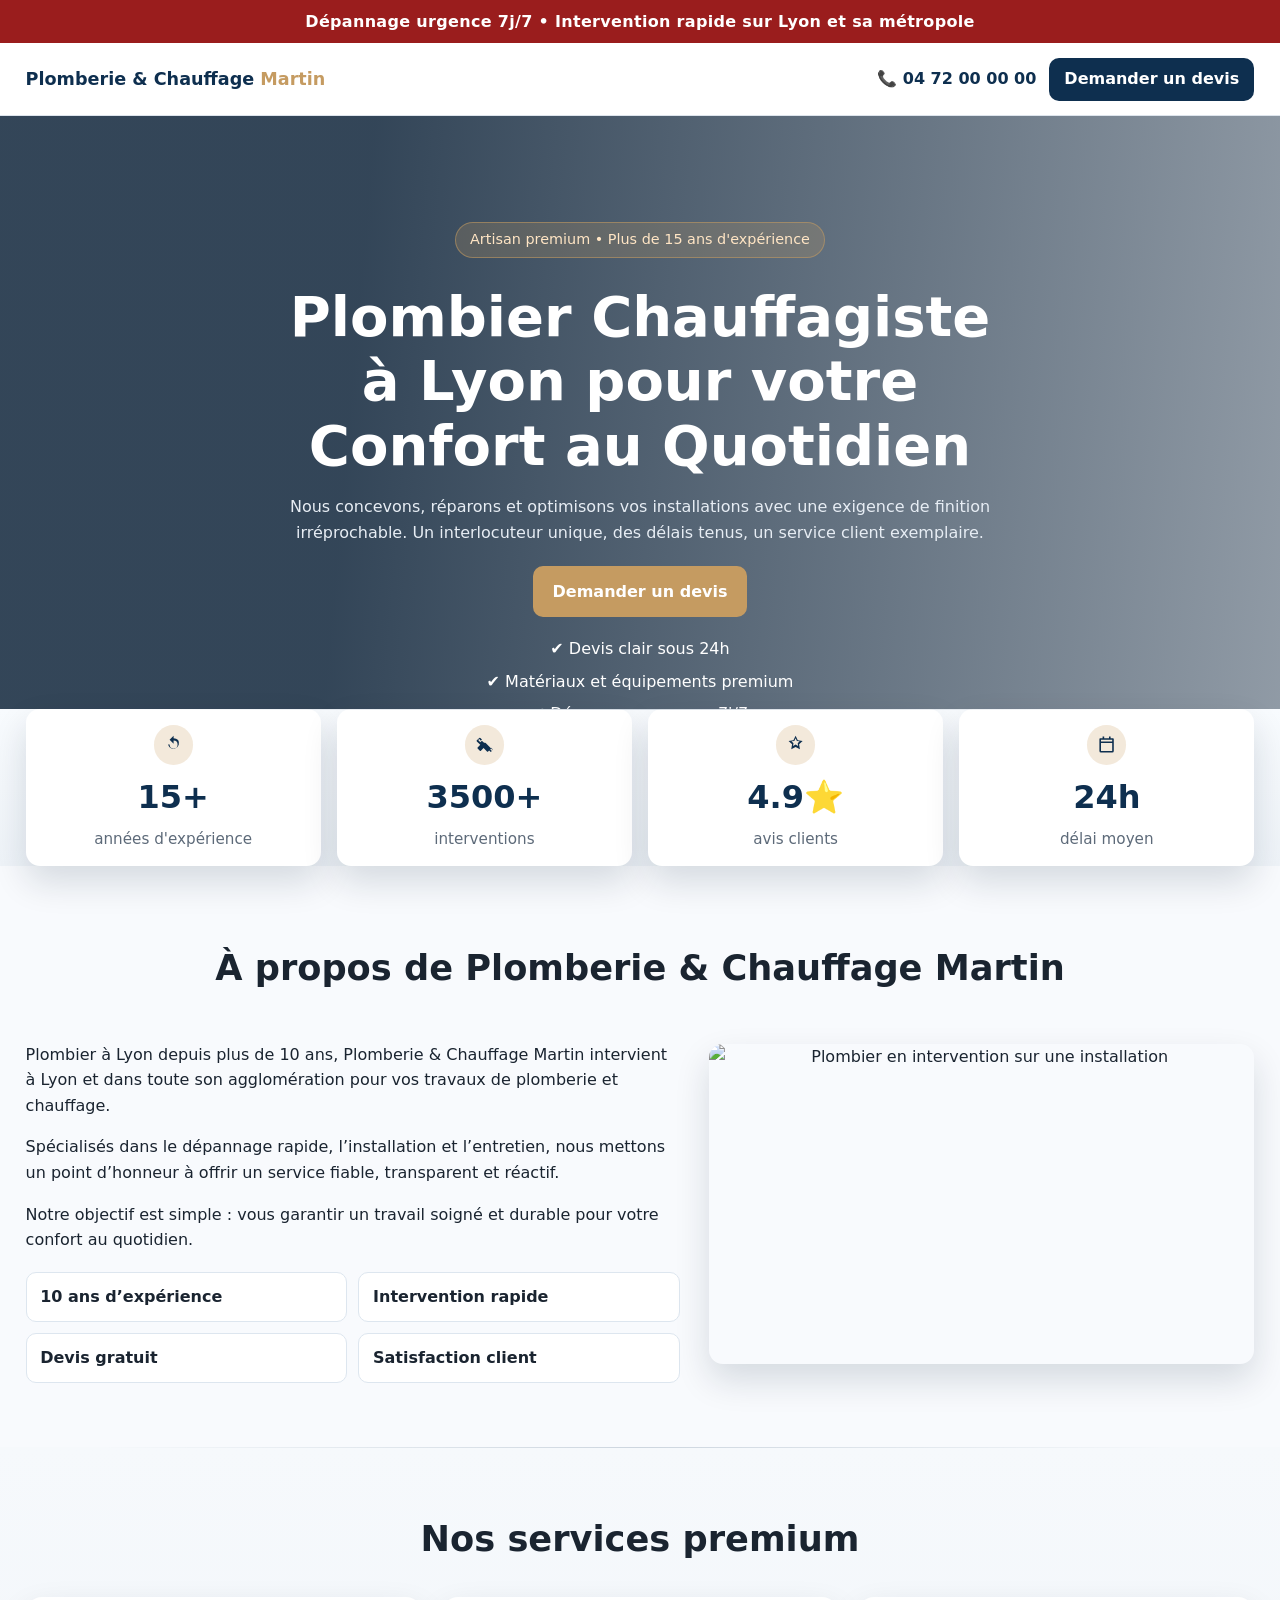
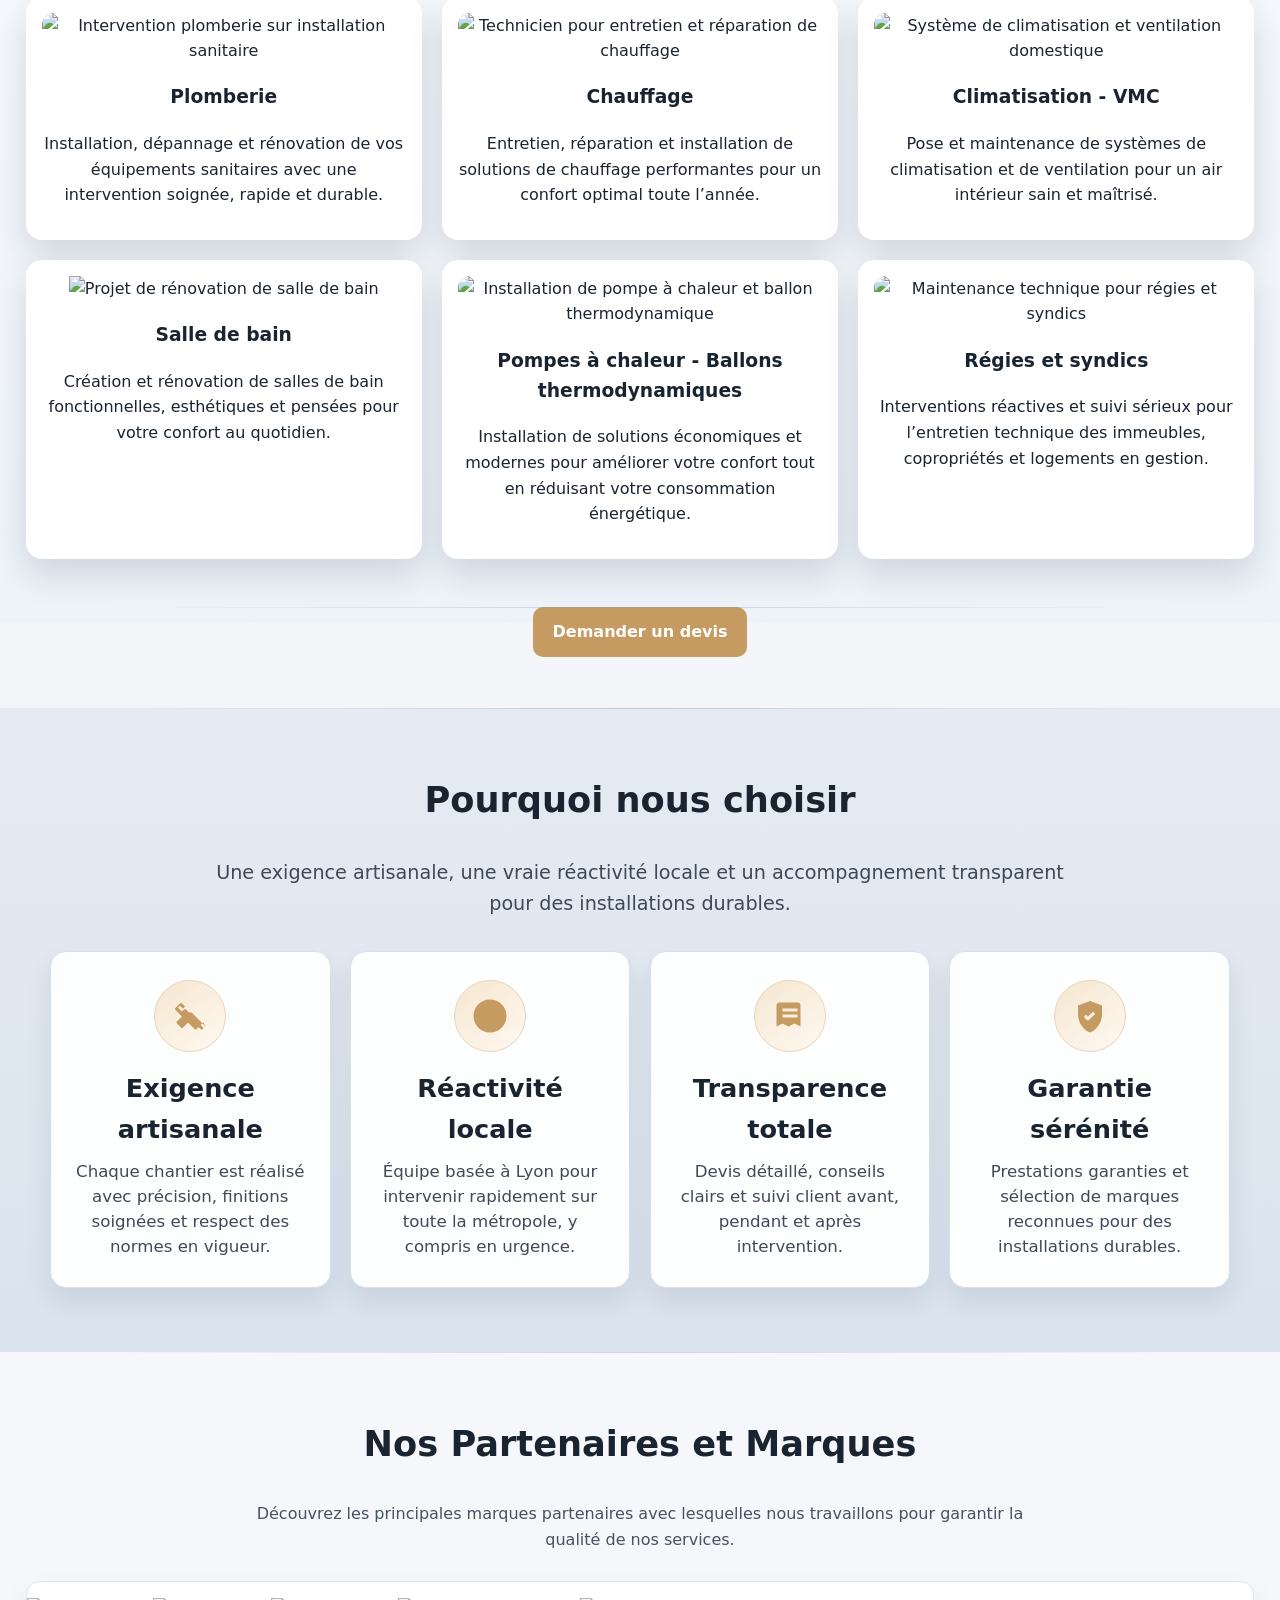
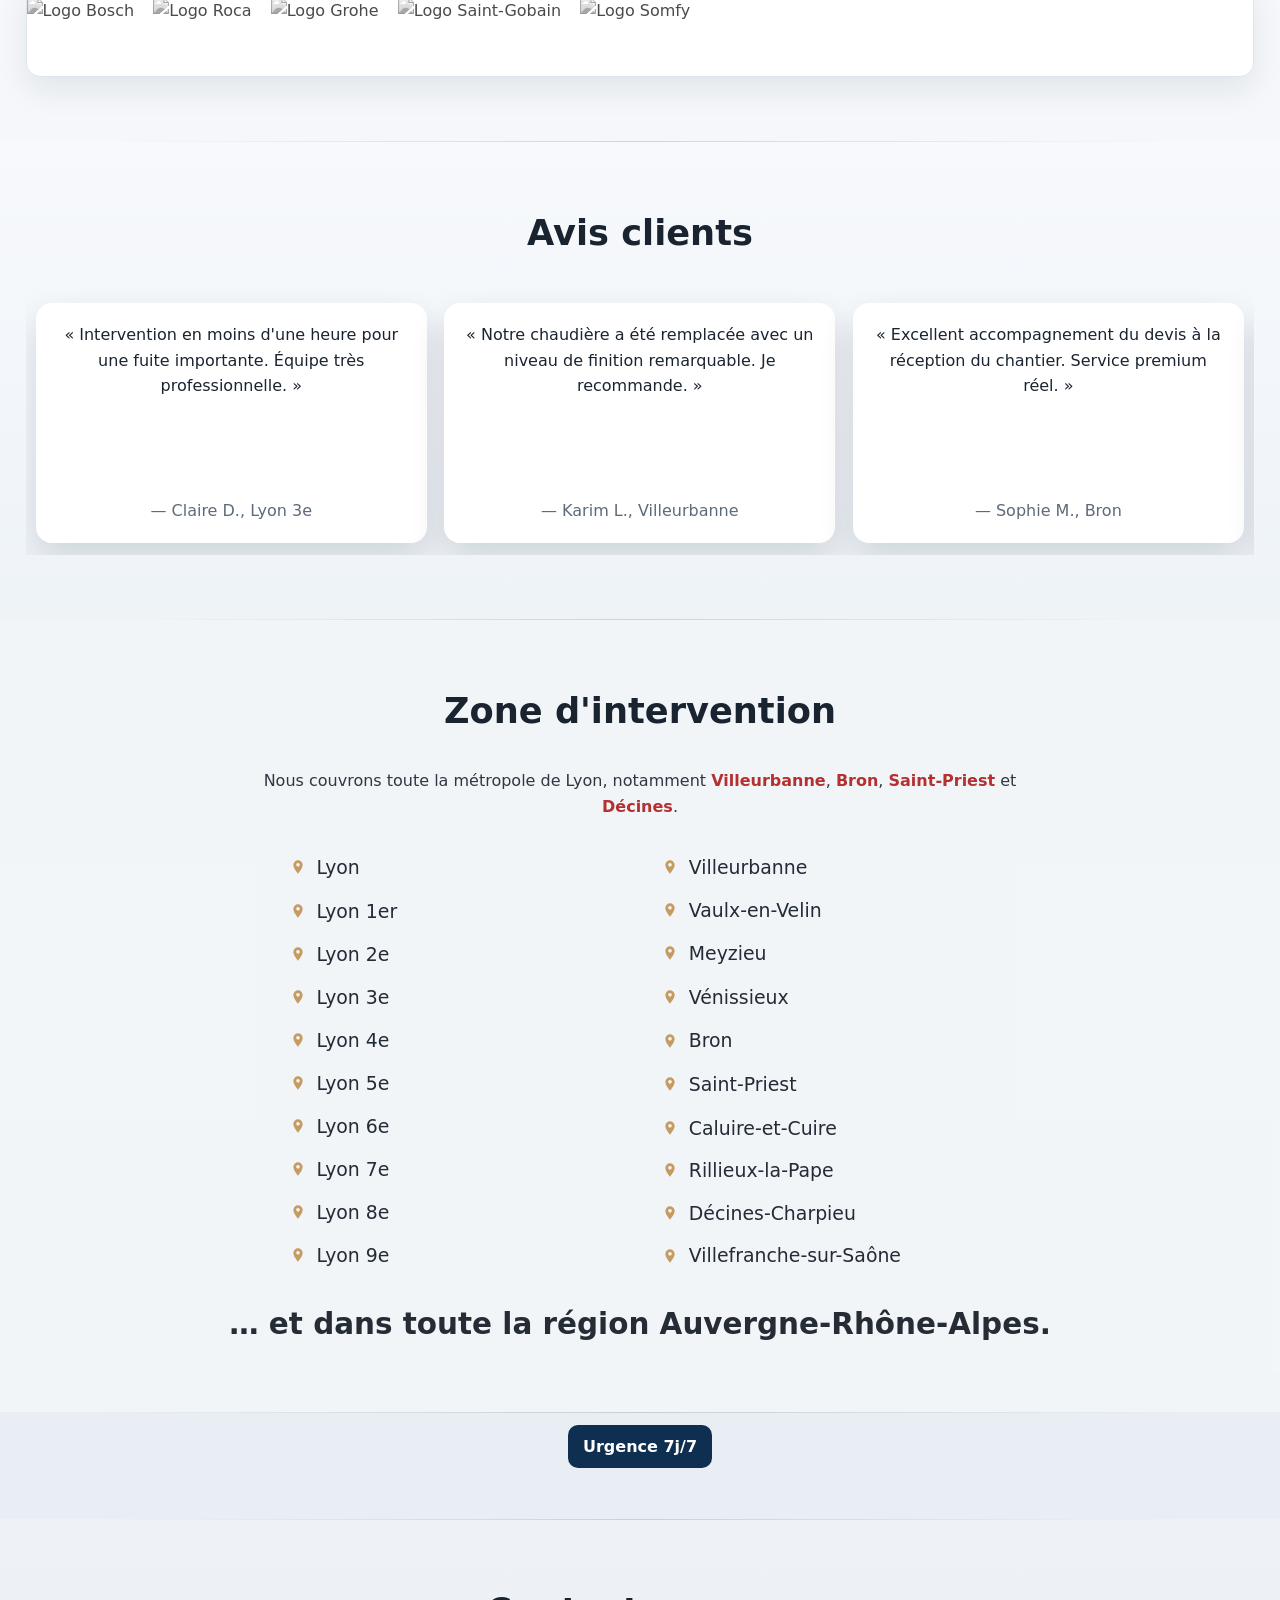
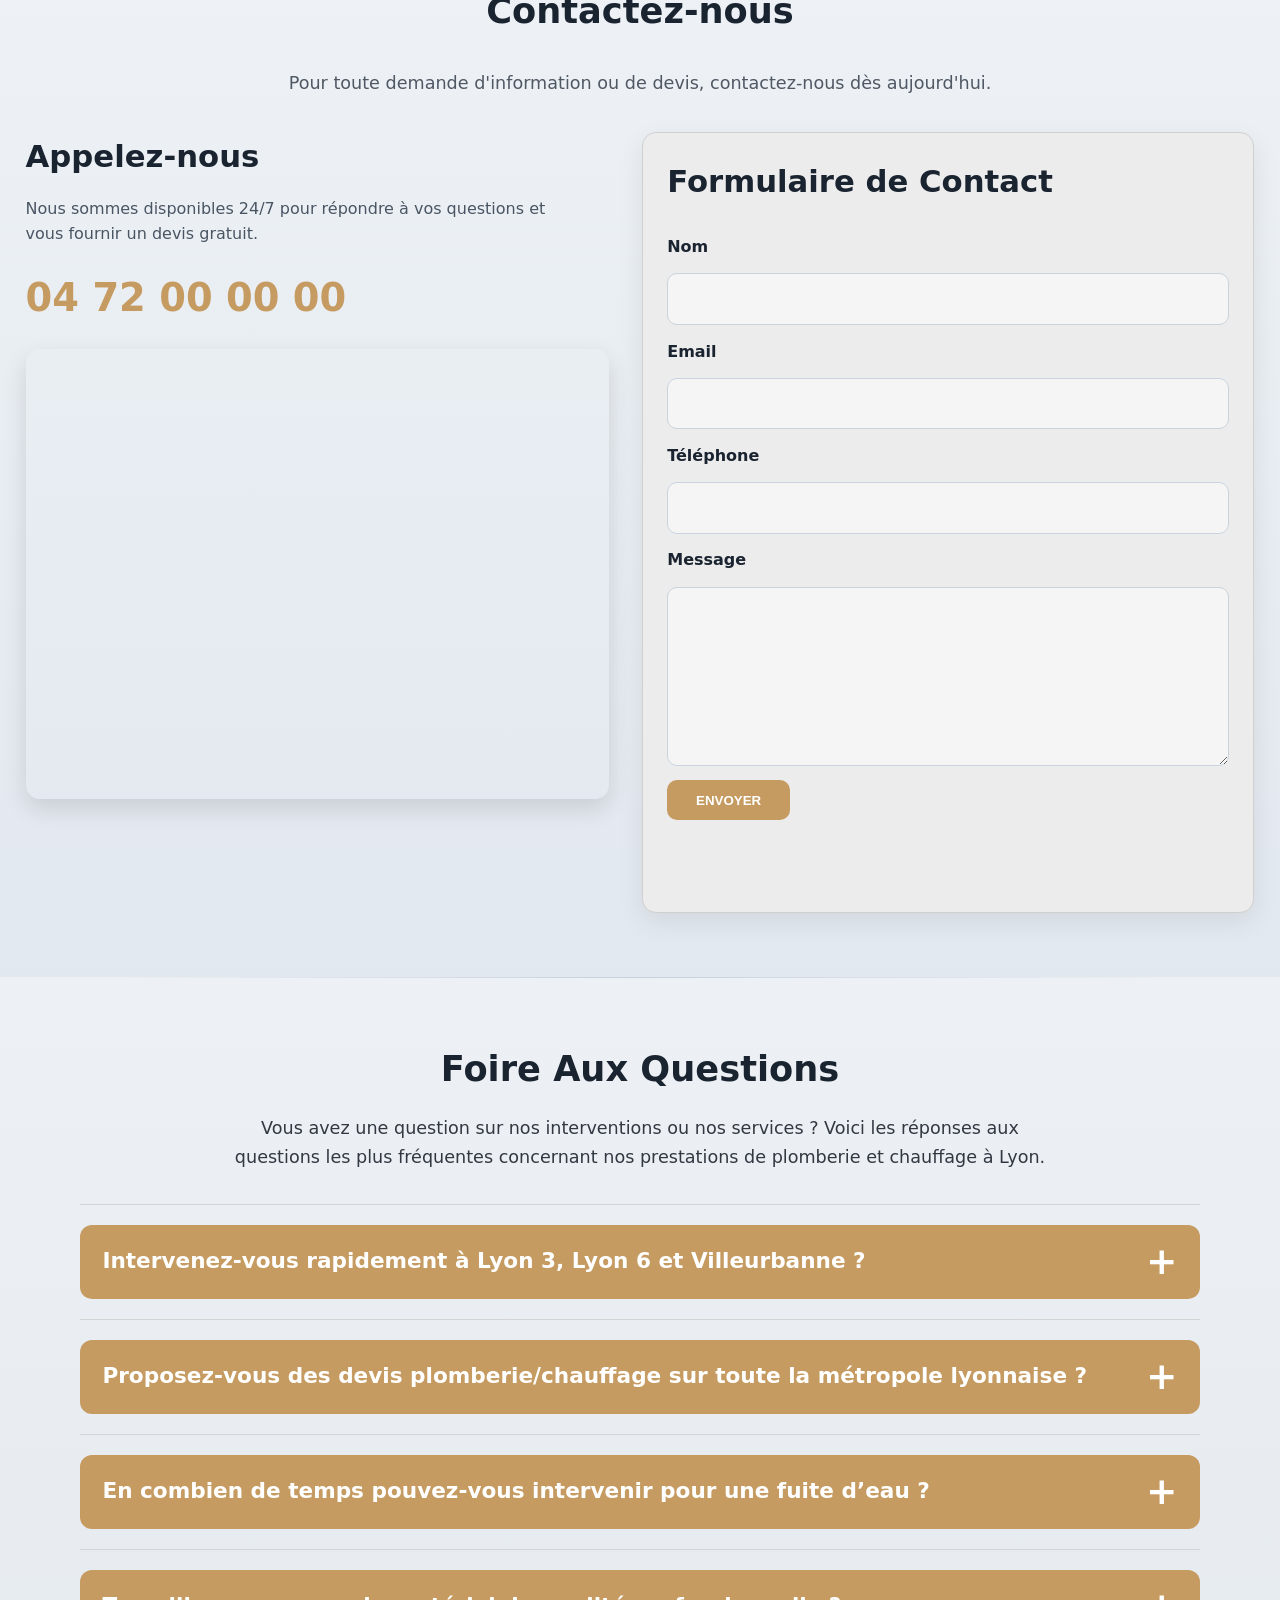
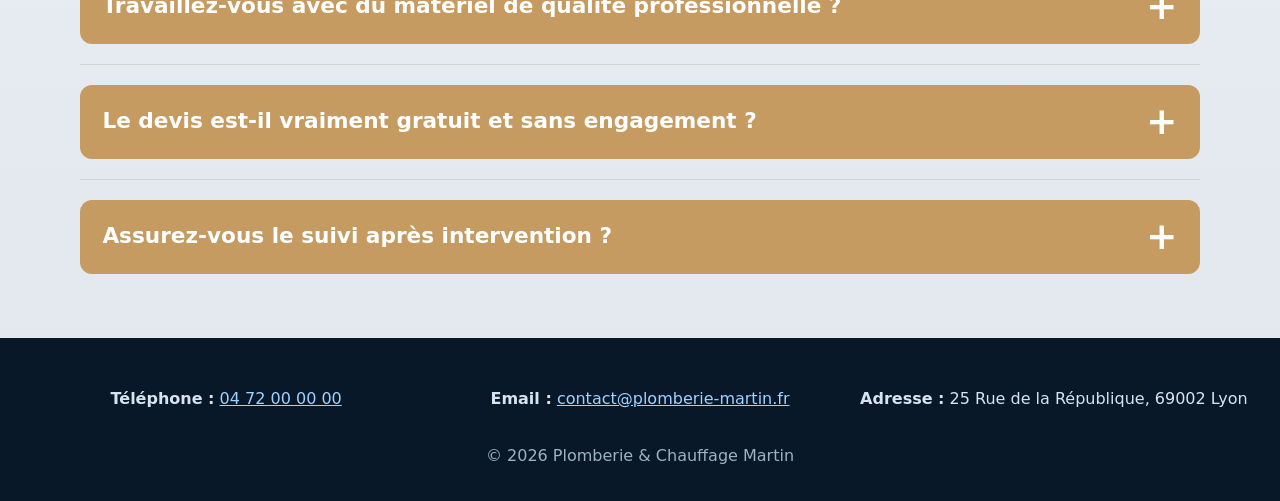
==== commit eba0b38f: "Merge branch 'main' into codex/create-modern-plumbing-website-rxfpn3" ====
--- a/index.html
+++ b/index.html
@@ -31,7 +31,7 @@
       <div class="hero-overlay"></div>
       <div class="container hero-content">
         <p class="tag">Artisan premium • Plus de 15 ans d'expérience</p>
-        <h1 class="hero-title">PLOMBIER CHAUFFAGISTE<br class="mobile-break" />À LYON POUR VOTRE<br class="mobile-break" />CONFORT AU QUOTIDIEN</h1>
+        <h1 class="hero-title">Plombier Chauffagiste <br class="mobile-break" />à Lyon pour votre <br class="mobile-break" />Confort au Quotidien</h1>
         <p class="subtitle">Nous concevons, réparons et optimisons vos installations avec une exigence de finition irréprochable. Un interlocuteur unique, des délais tenus, un service client exemplaire.</p>
         <div class="hero-actions">
           <a class="btn" href="#devis">Demander un devis</a>
@@ -92,7 +92,7 @@
               <li>Satisfaction client</li>
             </ul>
           </div>
-          <img class="about-photo" src="https://images.unsplash.com/photo-1600566752227-8f3b7d3f2f24?auto=format&fit=crop&w=1200&q=80" alt="Plombier en intervention sur une installation" loading="lazy" />
+          <img class="about-photo" src="https://github.com/lahouarifunnelbulder-pixel/plombier-site-template/blob/main/images/plombier-chauffagiste-lyon.png?raw=true" alt="Plombier en intervention sur une installation" loading="lazy" />
         </div>
       </div>
     </section>
@@ -107,7 +107,7 @@
             <p>Installation, dépannage et rénovation de vos équipements sanitaires avec une intervention soignée, rapide et durable.</p>
           </article>
           <article class="service-card">
-            <div class="service-media"><img src="https://images.unsplash.com/photo-1631545806526-2f2f4f8fd1e8?auto=format&fit=crop&w=1200&q=80" alt="Technicien pour entretien et réparation de chauffage" loading="lazy" /></div>
+            <div class="service-media"><img src="https://github.com/lahouarifunnelbulder-pixel/plombier-site-template/blob/main/images/installation-chaudiere.png?raw=true" alt="Technicien pour entretien et réparation de chauffage" loading="lazy" /></div>
             <h3>Chauffage</h3>
             <p>Entretien, réparation et installation de solutions de chauffage performantes pour un confort optimal toute l’année.</p>
           </article>
@@ -122,7 +122,7 @@
             <p>Création et rénovation de salles de bain fonctionnelles, esthétiques et pensées pour votre confort au quotidien.</p>
           </article>
           <article class="service-card">
-            <div class="service-media"><img src="https://images.unsplash.com/photo-1581092160607-ee22731b8b93?auto=format&fit=crop&w=1200&q=80" alt="Installation de pompe à chaleur et ballon thermodynamique" loading="lazy" /></div>
+            <div class="service-media"><img src="https://github.com/lahouarifunnelbulder-pixel/plombier-site-template/blob/main/images/installation-pompe-chaleur-chaudiere.png?raw=true" alt="Installation de pompe à chaleur et ballon thermodynamique" loading="lazy" /></div>
             <h3>Pompes à chaleur - Ballons thermodynamiques</h3>
             <p>Installation de solutions économiques et modernes pour améliorer votre confort tout en réduisant votre consommation énergétique.</p>
           </article>
@@ -184,16 +184,16 @@
         <p class="partners-intro">Découvrez les principales marques partenaires avec lesquelles nous travaillons pour garantir la qualité de nos services.</p>
         <div class="partners-carousel" aria-label="Logos de marques partenaires">
           <div class="partners-track">
-            <img src="images/fichet.svg" alt="Logo Fichet" loading="lazy" />
-            <img src="images/schneider-electric.svg" alt="Logo Schneider Electric" loading="lazy" />
-            <img src="images/grohe.svg" alt="Logo Grohe" loading="lazy" />
-            <img src="images/saint-gobain.svg" alt="Logo Saint-Gobain" loading="lazy" />
-            <img src="images/somfy.svg" alt="Logo Somfy" loading="lazy" />
-            <img src="images/fichet.svg" alt="" aria-hidden="true" loading="lazy" />
-            <img src="images/schneider-electric.svg" alt="" aria-hidden="true" loading="lazy" />
-            <img src="images/grohe.svg" alt="" aria-hidden="true" loading="lazy" />
-            <img src="images/saint-gobain.svg" alt="" aria-hidden="true" loading="lazy" />
-            <img src="images/somfy.svg" alt="" aria-hidden="true" loading="lazy" />
+            <img src="https://github.com/lahouarifunnelbulder-pixel/plombier-site-template/blob/main/images/logo-bosch.png?raw=true" alt="Logo Bosch" loading="lazy" />
+            <img src="https://github.com/lahouarifunnelbulder-pixel/plombier-site-template/blob/main/images/roca-seeklogo.png?raw=true" alt="Logo Roca" loading="lazy" />
+            <img src="https://github.com/lahouarifunnelbulder-pixel/plombier-site-template/blob/main/images/logo-grohe.png?raw=true" alt="Logo Grohe" loading="lazy" />
+            <img src="https://github.com/lahouarifunnelbulder-pixel/plombier-site-template/blob/main/images/logo-saint-gobain.png?raw=true" alt="Logo Saint-Gobain" loading="lazy" />
+            <img src="https://github.com/lahouarifunnelbulder-pixel/plombier-site-template/blob/main/images/somfy-seeklogo.png?raw=true" alt="Logo Somfy" loading="lazy" />
+            <img src="https://github.com/lahouarifunnelbulder-pixel/plombier-site-template/blob/main/images/logo-bosch.png?raw=true" alt="" aria-hidden="true" loading="lazy" />
+            <img src="https://github.com/lahouarifunnelbulder-pixel/plombier-site-template/blob/main/images/roca-seeklogo.png?raw=true" alt="" aria-hidden="true" loading="lazy" />
+            <img src="https://github.com/lahouarifunnelbulder-pixel/plombier-site-template/blob/main/images/logo-grohe.png?raw=true" alt="" aria-hidden="true" loading="lazy" />
+            <img src="https://github.com/lahouarifunnelbulder-pixel/plombier-site-template/blob/main/images/logo-saint-gobain.png?raw=true" alt="" aria-hidden="true" loading="lazy" />
+            <img src="https://github.com/lahouarifunnelbulder-pixel/plombier-site-template/blob/main/images/somfy-seeklogo.png?raw=true" alt="" aria-hidden="true" loading="lazy" />
           </div>
         </div>
       </div>
@@ -300,11 +300,7 @@
             <h3>Appelez-nous</h3>
             <p>Nous sommes disponibles 24/7 pour répondre à vos questions et vous fournir un devis gratuit.</p>
             <a class="devis-phone" href="tel:+33472000000">04 72 00 00 00</a>
-            <iframe
-              title="Carte de localisation de Plomberie & Chauffage Martin à Lyon"
-              src="https://www.openstreetmap.org/export/embed.html?bbox=4.80%2C45.73%2C4.90%2C45.78&layer=mapnik&marker=45.7578%2C4.8320"
-              loading="lazy"
-              referrerpolicy="no-referrer-when-downgrade"></iframe>
+           <iframe src="https://www.google.com/maps/embed?pb=!1m18!1m12!1m3!1d44538.57475044965!2d4.793924565226022!3d45.757943296369284!2m3!1f0!2f0!3f0!3m2!1i1024!2i768!4f13.1!3m3!1m2!1s0x47f4ea516ae88797%3A0x408ab2ae4bb21f0!2sLyon!5e0!3m2!1sfr!2sfr!4v1773582345480!5m2!1sfr!2sfr" width="600" height="450" style="border:0;" allowfullscreen="" loading="lazy" referrerpolicy="no-referrer-when-downgrade"></iframe>
           </aside>
 
           <form id="devis-form" class="quote-form" novalidate>
--- a/style.css
+++ b/style.css
@@ -78,7 +78,7 @@
   min-height: 78vh;
   display: grid;
   align-items: center;
-  background: url('https://images.unsplash.com/photo-1626806819282-2c1dc01a5e0c?auto=format&fit=crop&w=1920&q=80') center/cover no-repeat;
+  background: url('https://github.com/lahouarifunnelbulder-pixel/plombier-site-template/blob/main/images/plomblier-chauffagiste-lyon-martin-2%20(1).png?raw=true') center/cover no-repeat;
 }
 
 .hero-overlay {
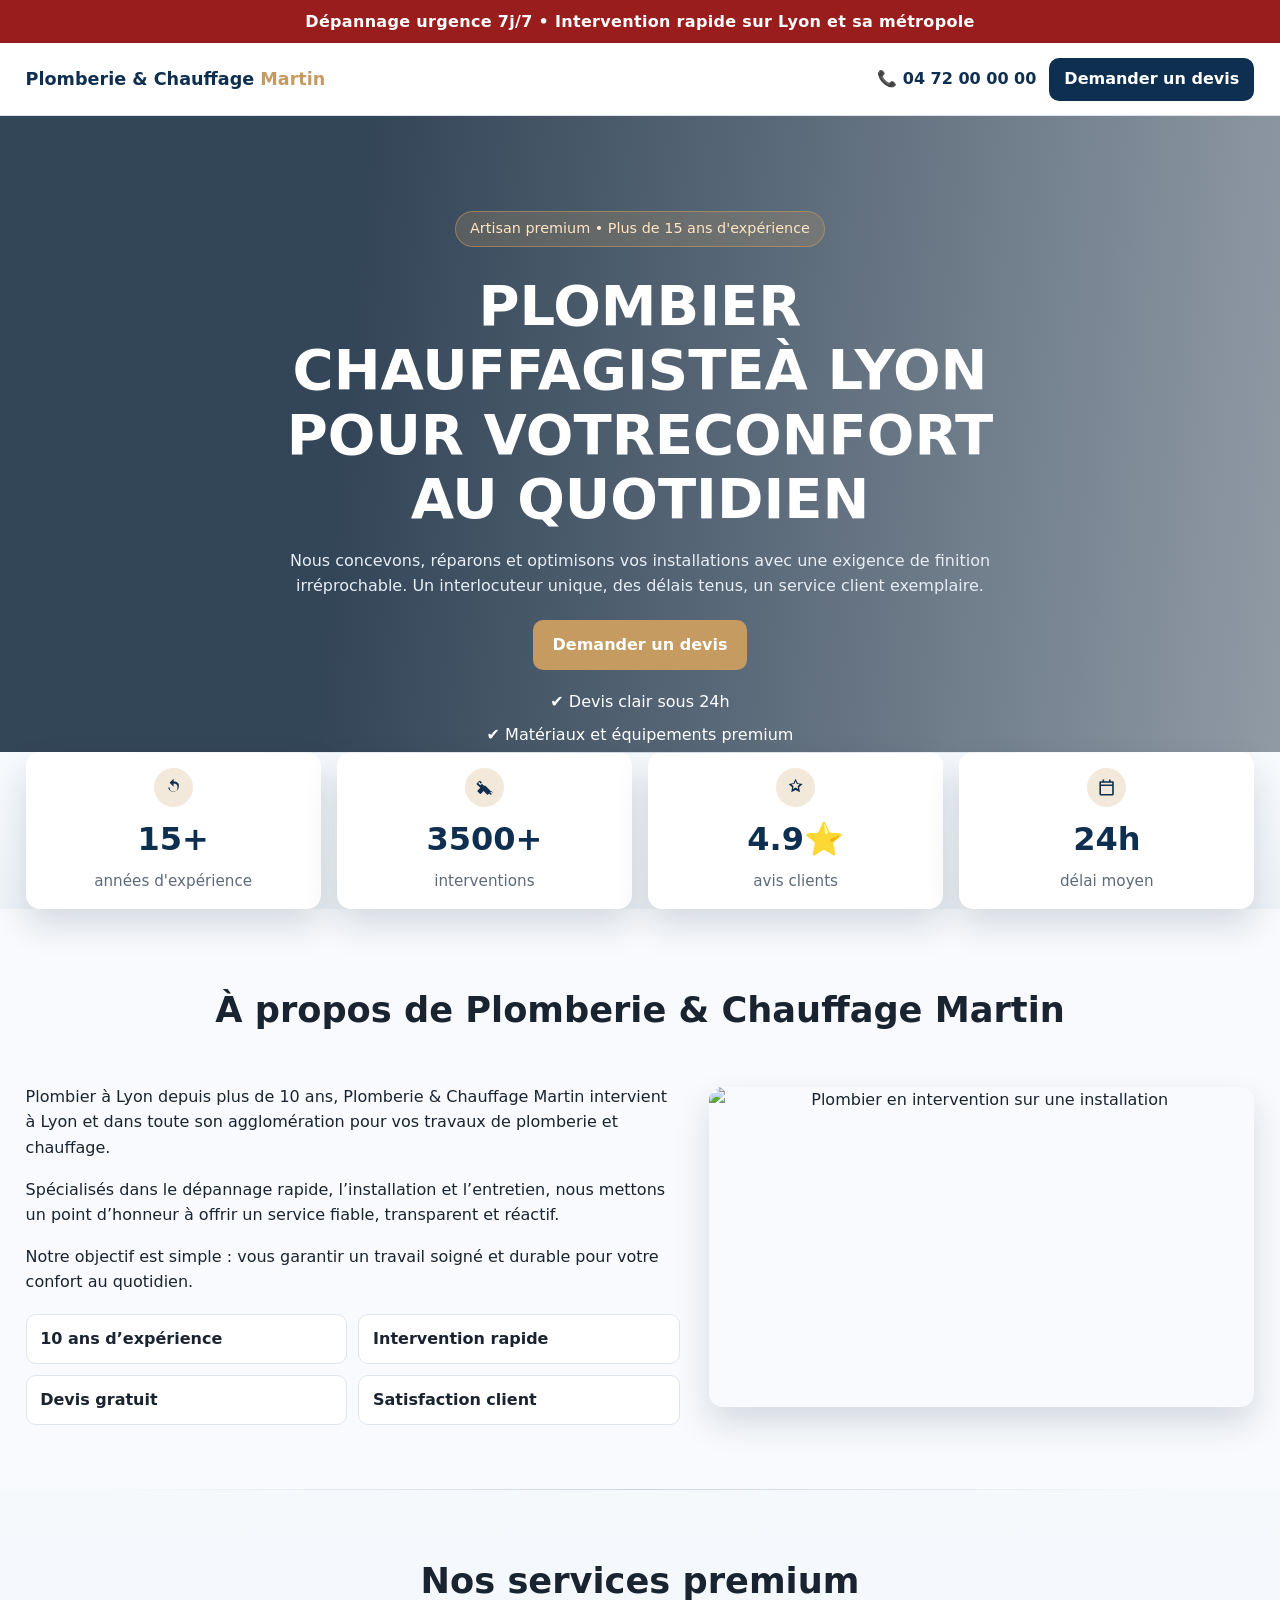
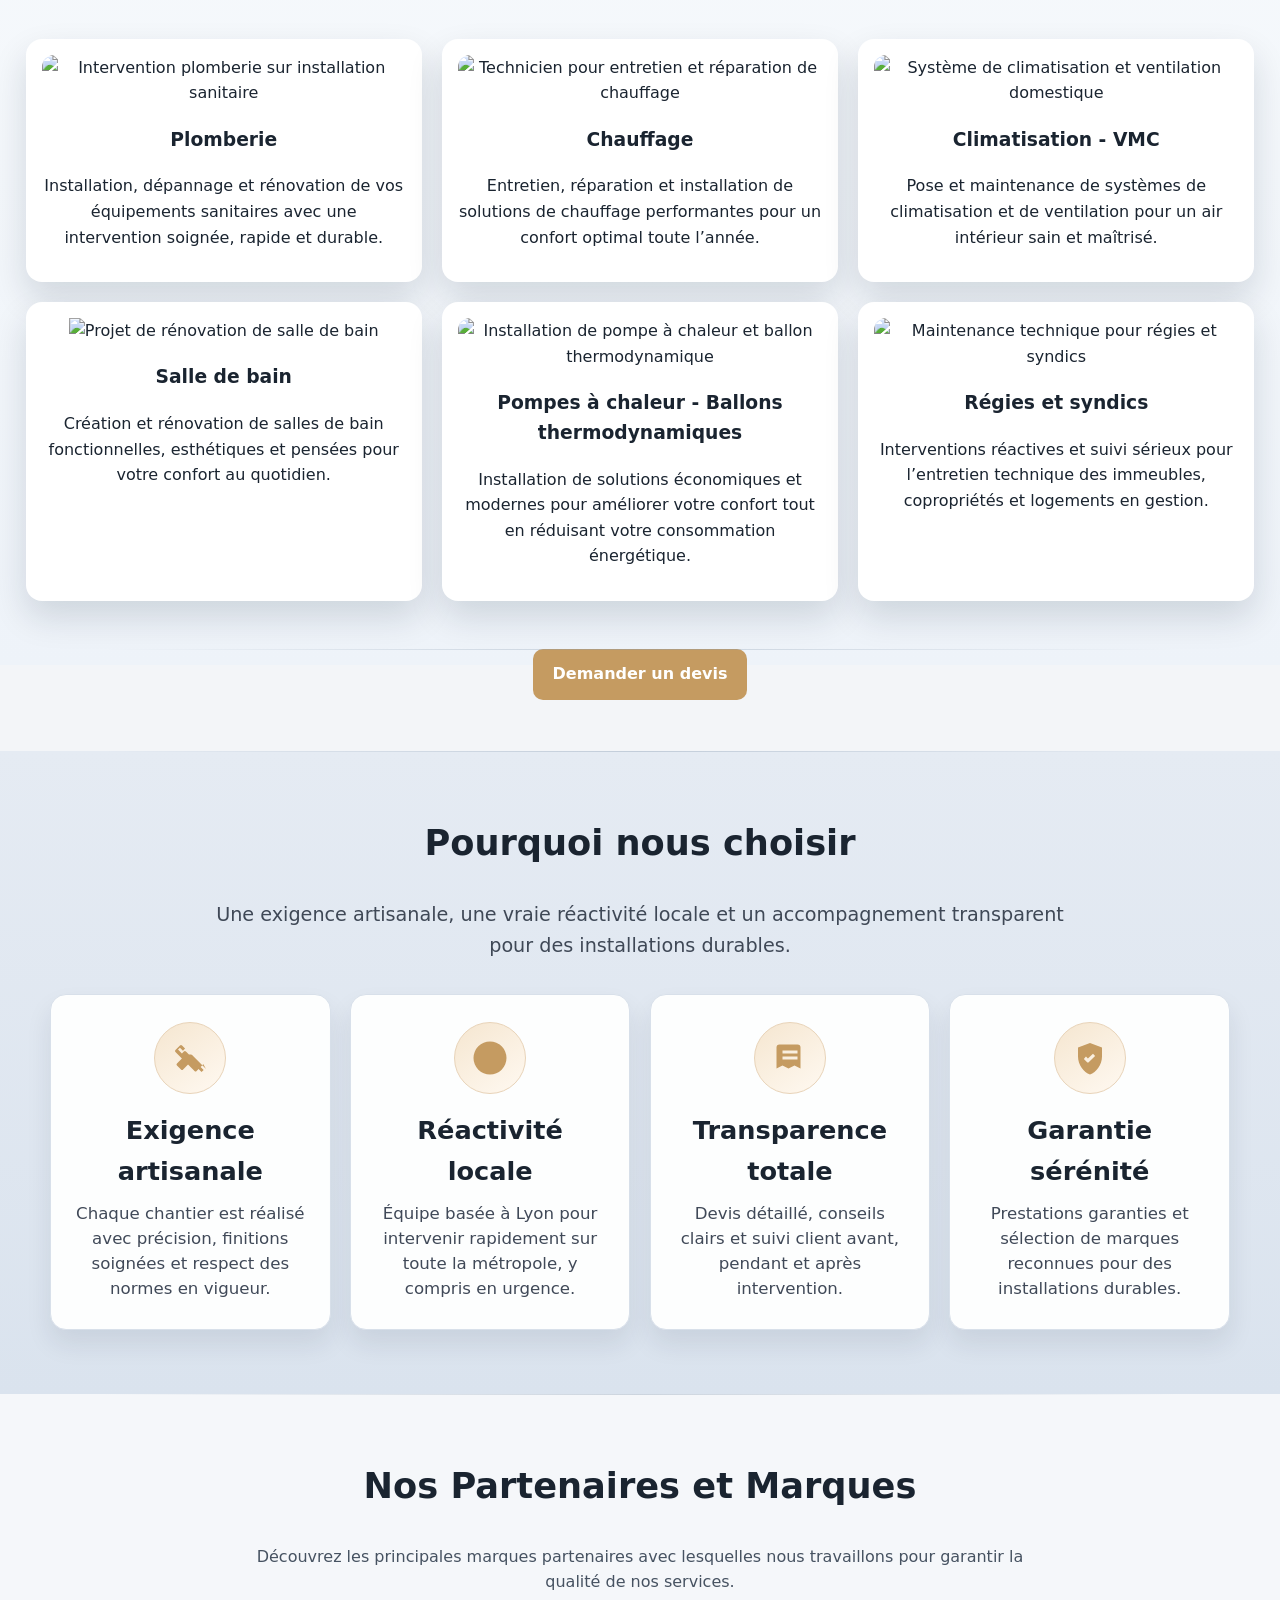
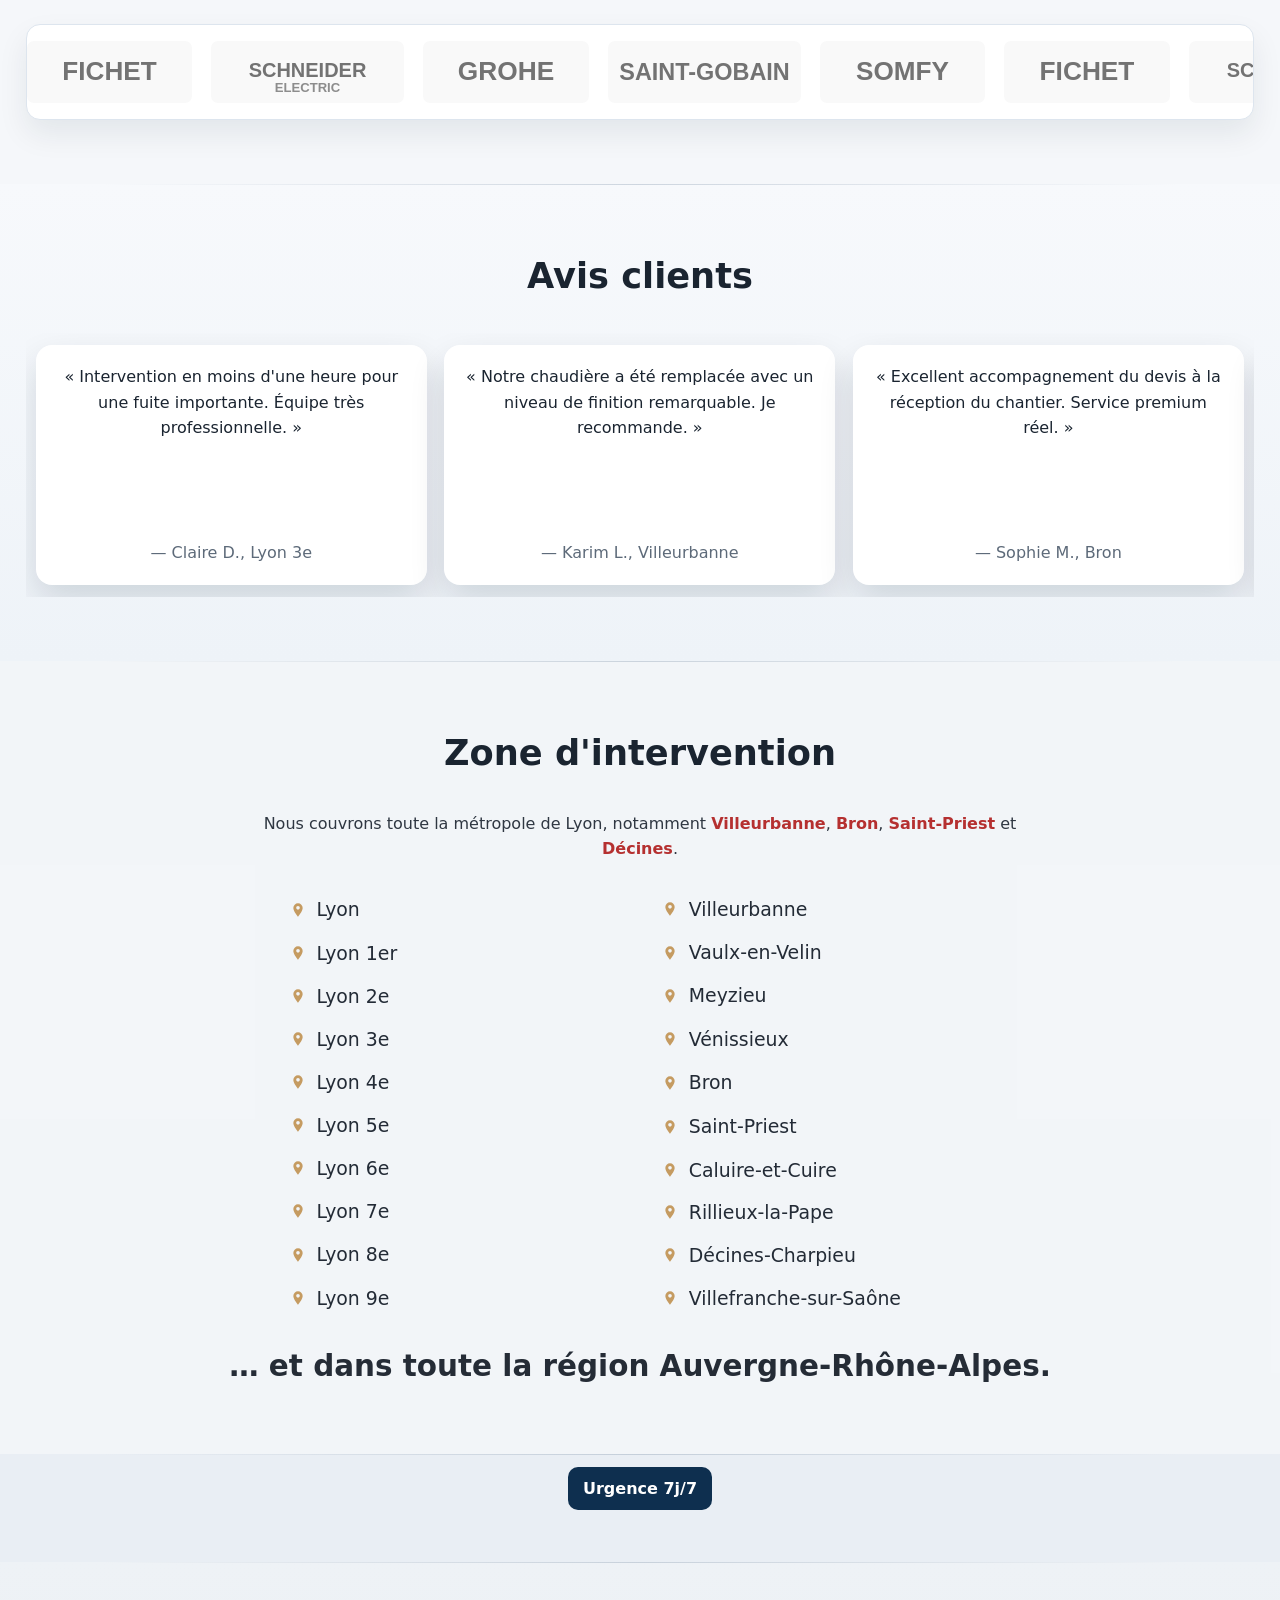
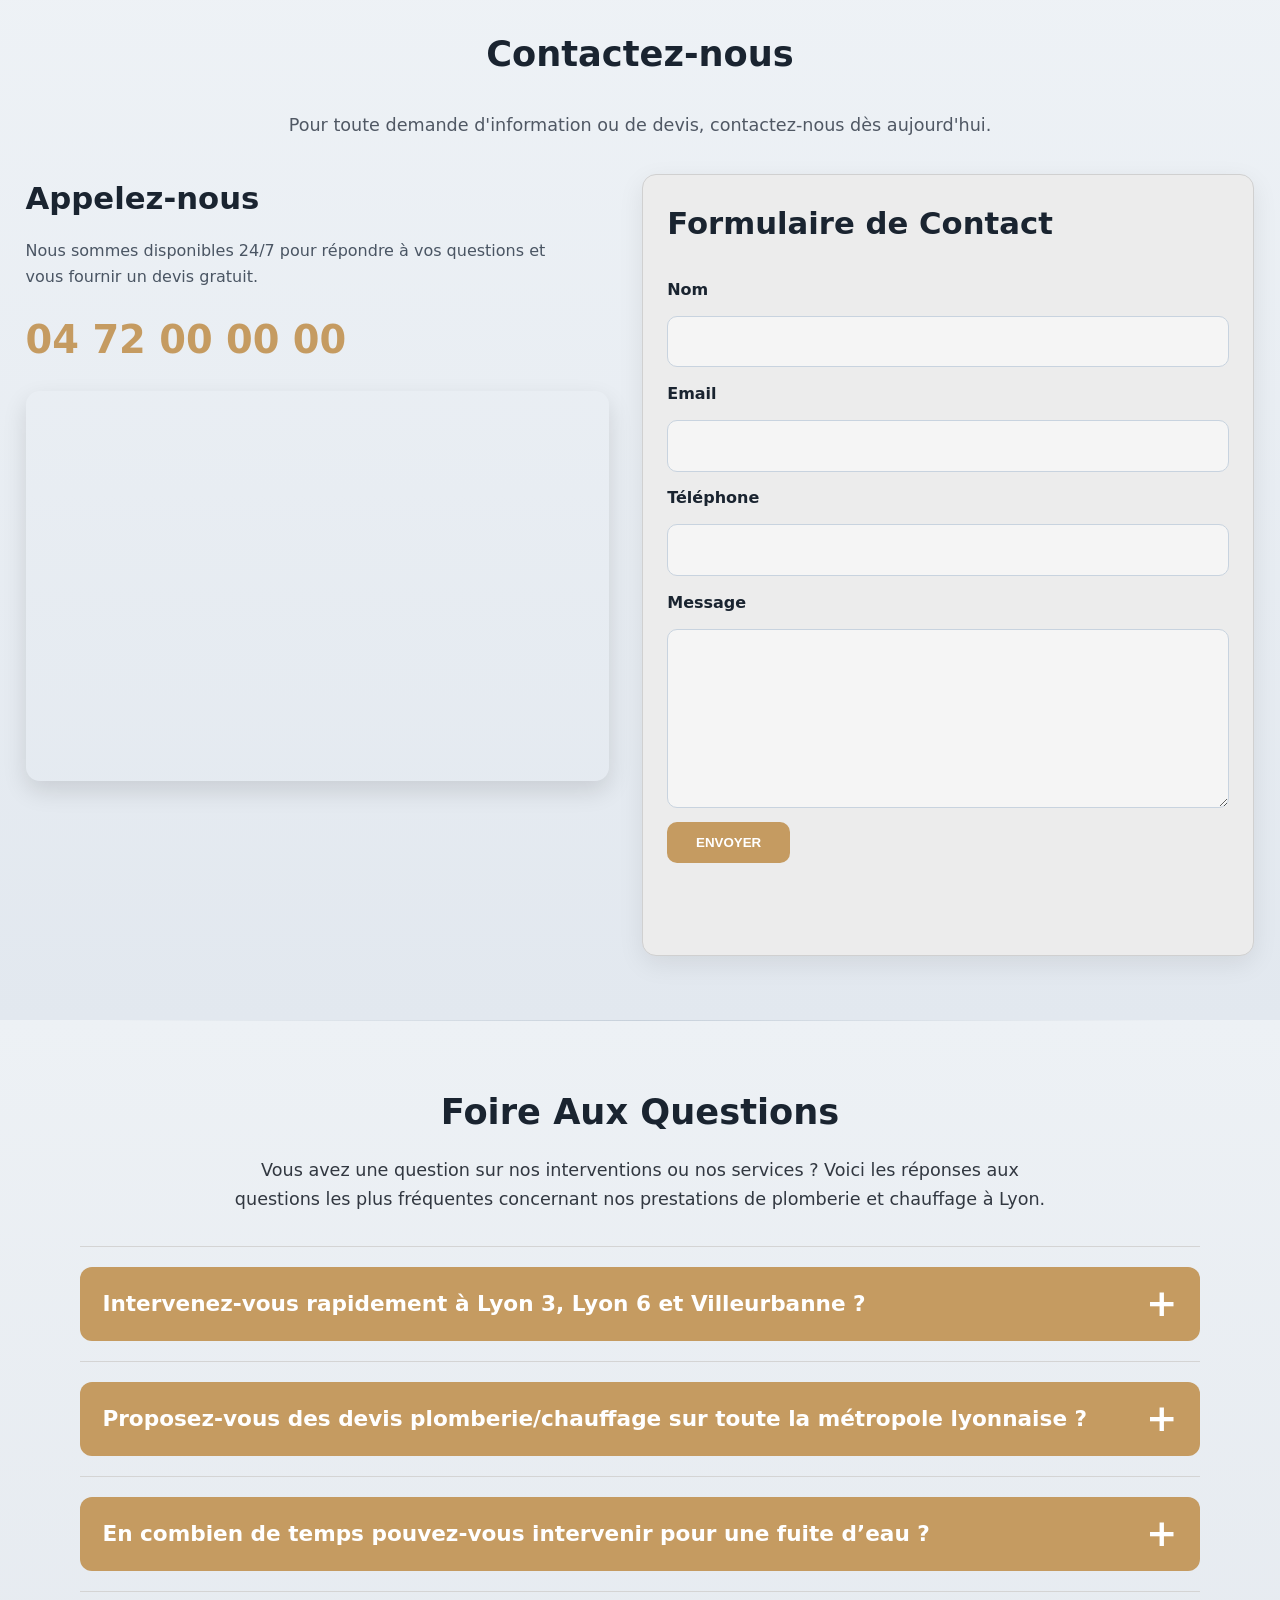
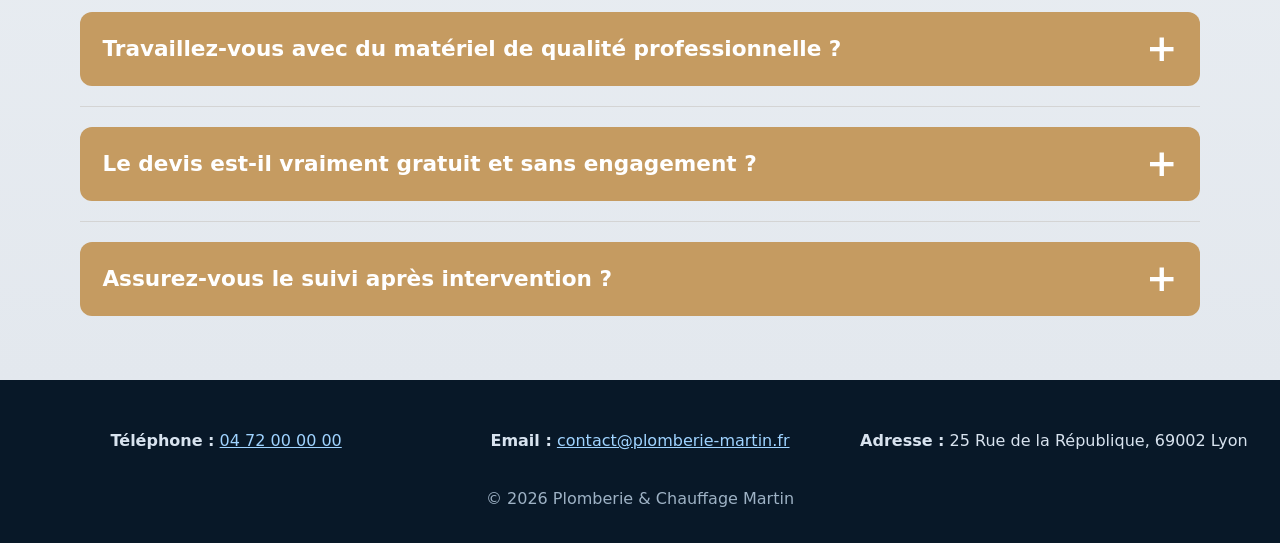
==== commit d554a82e: "Fix secondary-page home links to project base path" ====
--- a/index.html
+++ b/index.html
@@ -31,7 +31,7 @@
       <div class="hero-overlay"></div>
       <div class="container hero-content">
         <p class="tag">Artisan premium • Plus de 15 ans d'expérience</p>
-        <h1 class="hero-title">Plombier Chauffagiste <br class="mobile-break" />à Lyon pour votre <br class="mobile-break" />Confort au Quotidien</h1>
+        <h1 class="hero-title">PLOMBIER CHAUFFAGISTE<br class="mobile-break" />À LYON POUR VOTRE<br class="mobile-break" />CONFORT AU QUOTIDIEN</h1>
         <p class="subtitle">Nous concevons, réparons et optimisons vos installations avec une exigence de finition irréprochable. Un interlocuteur unique, des délais tenus, un service client exemplaire.</p>
         <div class="hero-actions">
           <a class="btn" href="#devis">Demander un devis</a>
@@ -92,7 +92,7 @@
               <li>Satisfaction client</li>
             </ul>
           </div>
-          <img class="about-photo" src="https://github.com/lahouarifunnelbulder-pixel/plombier-site-template/blob/main/images/plombier-chauffagiste-lyon.png?raw=true" alt="Plombier en intervention sur une installation" loading="lazy" />
+          <img class="about-photo" src="https://images.unsplash.com/photo-1600566752227-8f3b7d3f2f24?auto=format&fit=crop&w=1200&q=80" alt="Plombier en intervention sur une installation" loading="lazy" />
         </div>
       </div>
     </section>
@@ -107,7 +107,7 @@
             <p>Installation, dépannage et rénovation de vos équipements sanitaires avec une intervention soignée, rapide et durable.</p>
           </article>
           <article class="service-card">
-            <div class="service-media"><img src="https://github.com/lahouarifunnelbulder-pixel/plombier-site-template/blob/main/images/installation-chaudiere.png?raw=true" alt="Technicien pour entretien et réparation de chauffage" loading="lazy" /></div>
+            <div class="service-media"><img src="https://images.unsplash.com/photo-1631545806526-2f2f4f8fd1e8?auto=format&fit=crop&w=1200&q=80" alt="Technicien pour entretien et réparation de chauffage" loading="lazy" /></div>
             <h3>Chauffage</h3>
             <p>Entretien, réparation et installation de solutions de chauffage performantes pour un confort optimal toute l’année.</p>
           </article>
@@ -122,7 +122,7 @@
             <p>Création et rénovation de salles de bain fonctionnelles, esthétiques et pensées pour votre confort au quotidien.</p>
           </article>
           <article class="service-card">
-            <div class="service-media"><img src="https://github.com/lahouarifunnelbulder-pixel/plombier-site-template/blob/main/images/installation-pompe-chaleur-chaudiere.png?raw=true" alt="Installation de pompe à chaleur et ballon thermodynamique" loading="lazy" /></div>
+            <div class="service-media"><img src="https://images.unsplash.com/photo-1581092160607-ee22731b8b93?auto=format&fit=crop&w=1200&q=80" alt="Installation de pompe à chaleur et ballon thermodynamique" loading="lazy" /></div>
             <h3>Pompes à chaleur - Ballons thermodynamiques</h3>
             <p>Installation de solutions économiques et modernes pour améliorer votre confort tout en réduisant votre consommation énergétique.</p>
           </article>
@@ -184,16 +184,16 @@
         <p class="partners-intro">Découvrez les principales marques partenaires avec lesquelles nous travaillons pour garantir la qualité de nos services.</p>
         <div class="partners-carousel" aria-label="Logos de marques partenaires">
           <div class="partners-track">
-            <img src="https://github.com/lahouarifunnelbulder-pixel/plombier-site-template/blob/main/images/logo-bosch.png?raw=true" alt="Logo Bosch" loading="lazy" />
-            <img src="https://github.com/lahouarifunnelbulder-pixel/plombier-site-template/blob/main/images/roca-seeklogo.png?raw=true" alt="Logo Roca" loading="lazy" />
-            <img src="https://github.com/lahouarifunnelbulder-pixel/plombier-site-template/blob/main/images/logo-grohe.png?raw=true" alt="Logo Grohe" loading="lazy" />
-            <img src="https://github.com/lahouarifunnelbulder-pixel/plombier-site-template/blob/main/images/logo-saint-gobain.png?raw=true" alt="Logo Saint-Gobain" loading="lazy" />
-            <img src="https://github.com/lahouarifunnelbulder-pixel/plombier-site-template/blob/main/images/somfy-seeklogo.png?raw=true" alt="Logo Somfy" loading="lazy" />
-            <img src="https://github.com/lahouarifunnelbulder-pixel/plombier-site-template/blob/main/images/logo-bosch.png?raw=true" alt="" aria-hidden="true" loading="lazy" />
-            <img src="https://github.com/lahouarifunnelbulder-pixel/plombier-site-template/blob/main/images/roca-seeklogo.png?raw=true" alt="" aria-hidden="true" loading="lazy" />
-            <img src="https://github.com/lahouarifunnelbulder-pixel/plombier-site-template/blob/main/images/logo-grohe.png?raw=true" alt="" aria-hidden="true" loading="lazy" />
-            <img src="https://github.com/lahouarifunnelbulder-pixel/plombier-site-template/blob/main/images/logo-saint-gobain.png?raw=true" alt="" aria-hidden="true" loading="lazy" />
-            <img src="https://github.com/lahouarifunnelbulder-pixel/plombier-site-template/blob/main/images/somfy-seeklogo.png?raw=true" alt="" aria-hidden="true" loading="lazy" />
+            <img src="images/fichet.svg" alt="Logo Fichet" loading="lazy" />
+            <img src="images/schneider-electric.svg" alt="Logo Schneider Electric" loading="lazy" />
+            <img src="images/grohe.svg" alt="Logo Grohe" loading="lazy" />
+            <img src="images/saint-gobain.svg" alt="Logo Saint-Gobain" loading="lazy" />
+            <img src="images/somfy.svg" alt="Logo Somfy" loading="lazy" />
+            <img src="images/fichet.svg" alt="" aria-hidden="true" loading="lazy" />
+            <img src="images/schneider-electric.svg" alt="" aria-hidden="true" loading="lazy" />
+            <img src="images/grohe.svg" alt="" aria-hidden="true" loading="lazy" />
+            <img src="images/saint-gobain.svg" alt="" aria-hidden="true" loading="lazy" />
+            <img src="images/somfy.svg" alt="" aria-hidden="true" loading="lazy" />
           </div>
         </div>
       </div>
@@ -300,7 +300,11 @@
             <h3>Appelez-nous</h3>
             <p>Nous sommes disponibles 24/7 pour répondre à vos questions et vous fournir un devis gratuit.</p>
             <a class="devis-phone" href="tel:+33472000000">04 72 00 00 00</a>
-           <iframe src="https://www.google.com/maps/embed?pb=!1m18!1m12!1m3!1d44538.57475044965!2d4.793924565226022!3d45.757943296369284!2m3!1f0!2f0!3f0!3m2!1i1024!2i768!4f13.1!3m3!1m2!1s0x47f4ea516ae88797%3A0x408ab2ae4bb21f0!2sLyon!5e0!3m2!1sfr!2sfr!4v1773582345480!5m2!1sfr!2sfr" width="600" height="450" style="border:0;" allowfullscreen="" loading="lazy" referrerpolicy="no-referrer-when-downgrade"></iframe>
+            <iframe
+              title="Carte de localisation de Plomberie & Chauffage Martin à Lyon"
+              src="https://www.openstreetmap.org/export/embed.html?bbox=4.80%2C45.73%2C4.90%2C45.78&layer=mapnik&marker=45.7578%2C4.8320"
+              loading="lazy"
+              referrerpolicy="no-referrer-when-downgrade"></iframe>
           </aside>
 
           <form id="devis-form" class="quote-form" novalidate>
--- a/style.css
+++ b/style.css
@@ -78,7 +78,7 @@
   min-height: 78vh;
   display: grid;
   align-items: center;
-  background: url('https://github.com/lahouarifunnelbulder-pixel/plombier-site-template/blob/main/images/plomblier-chauffagiste-lyon-martin-2%20(1).png?raw=true') center/cover no-repeat;
+  background: url('https://images.unsplash.com/photo-1626806819282-2c1dc01a5e0c?auto=format&fit=crop&w=1920&q=80') center/cover no-repeat;
 }
 
 .hero-overlay {
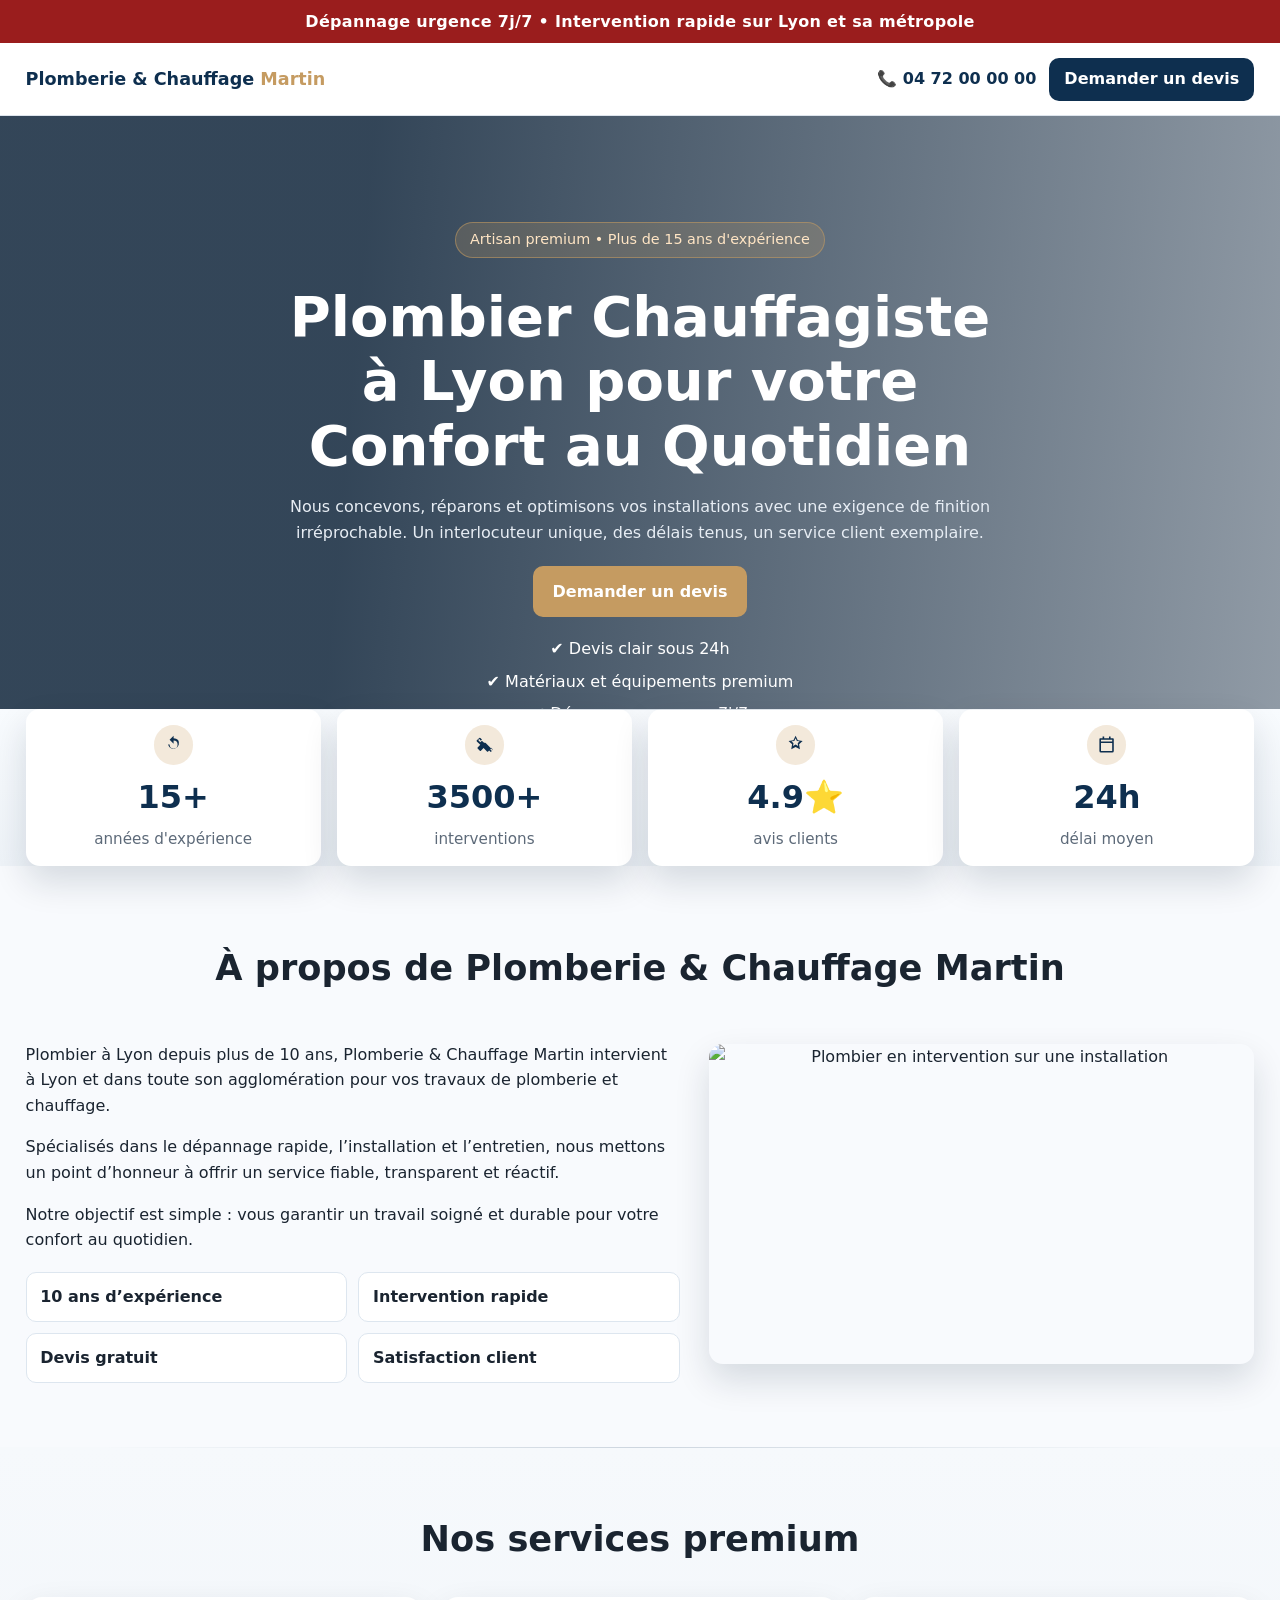
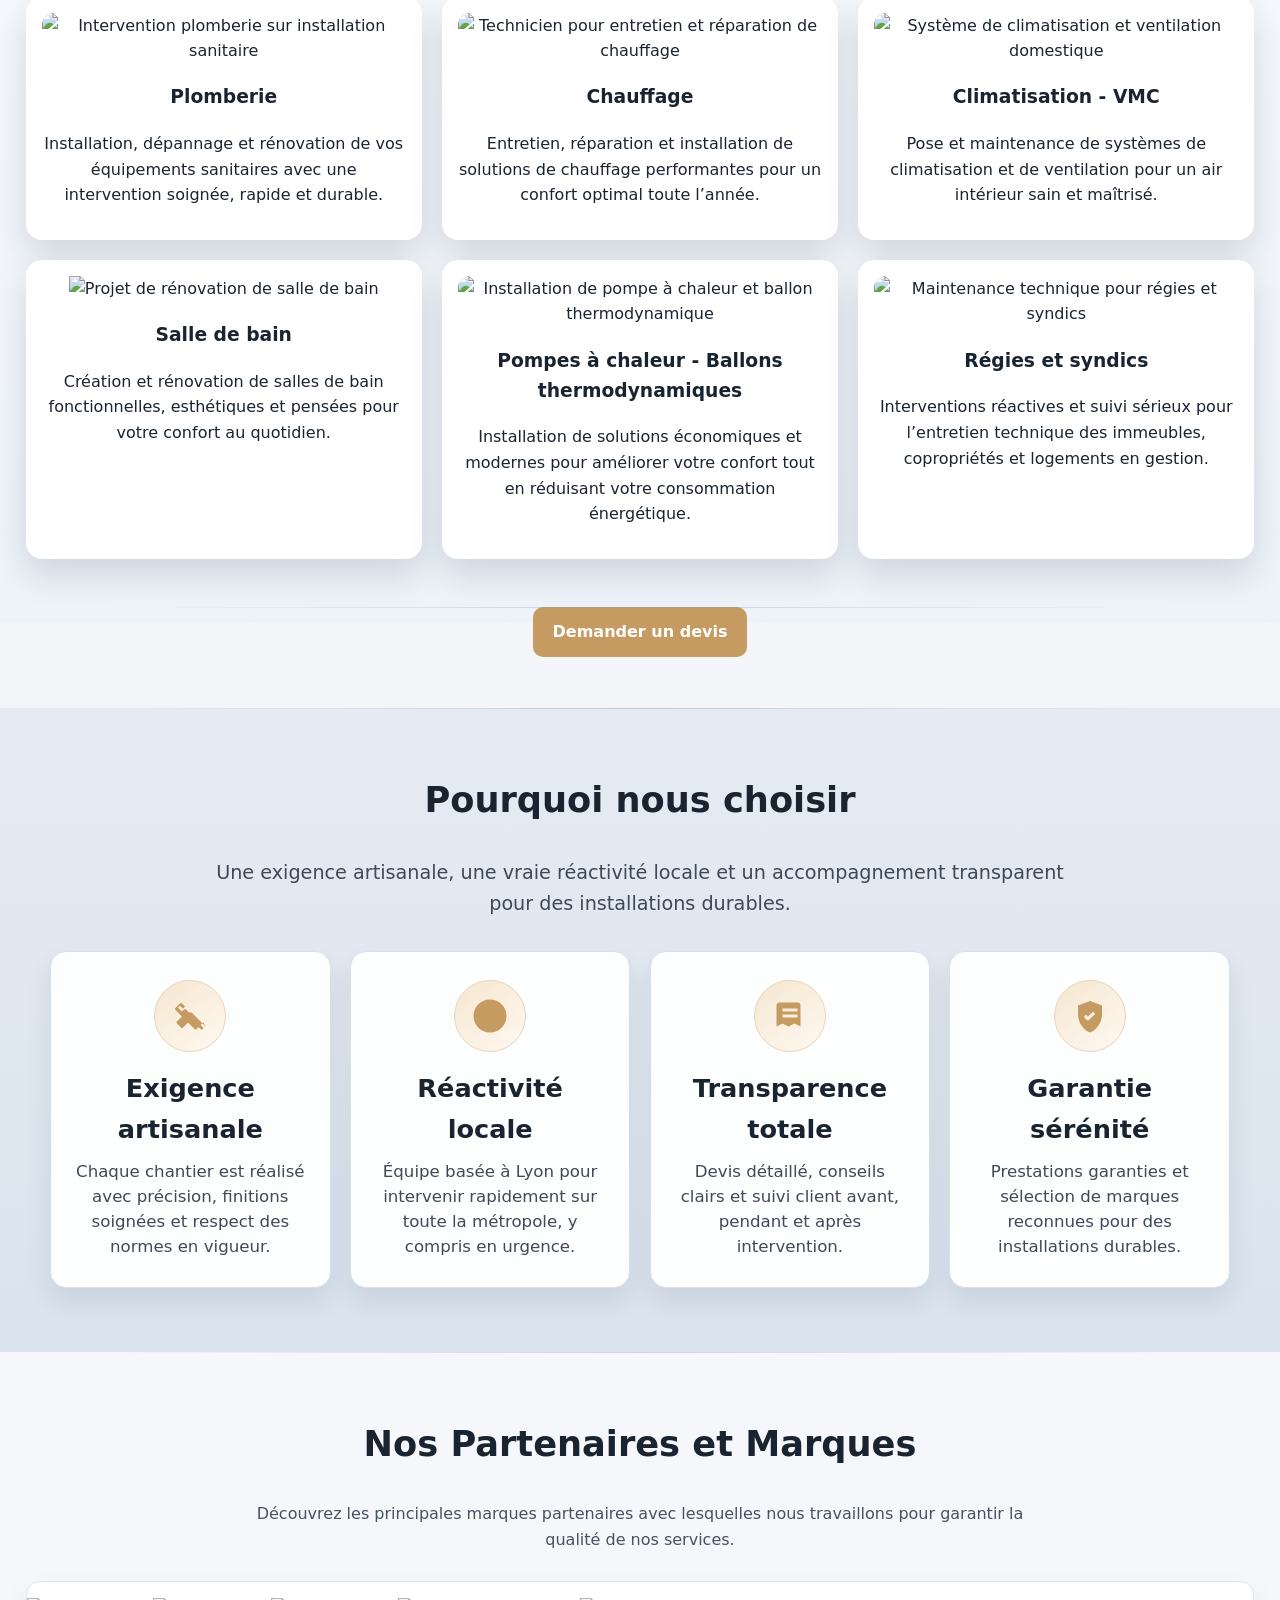
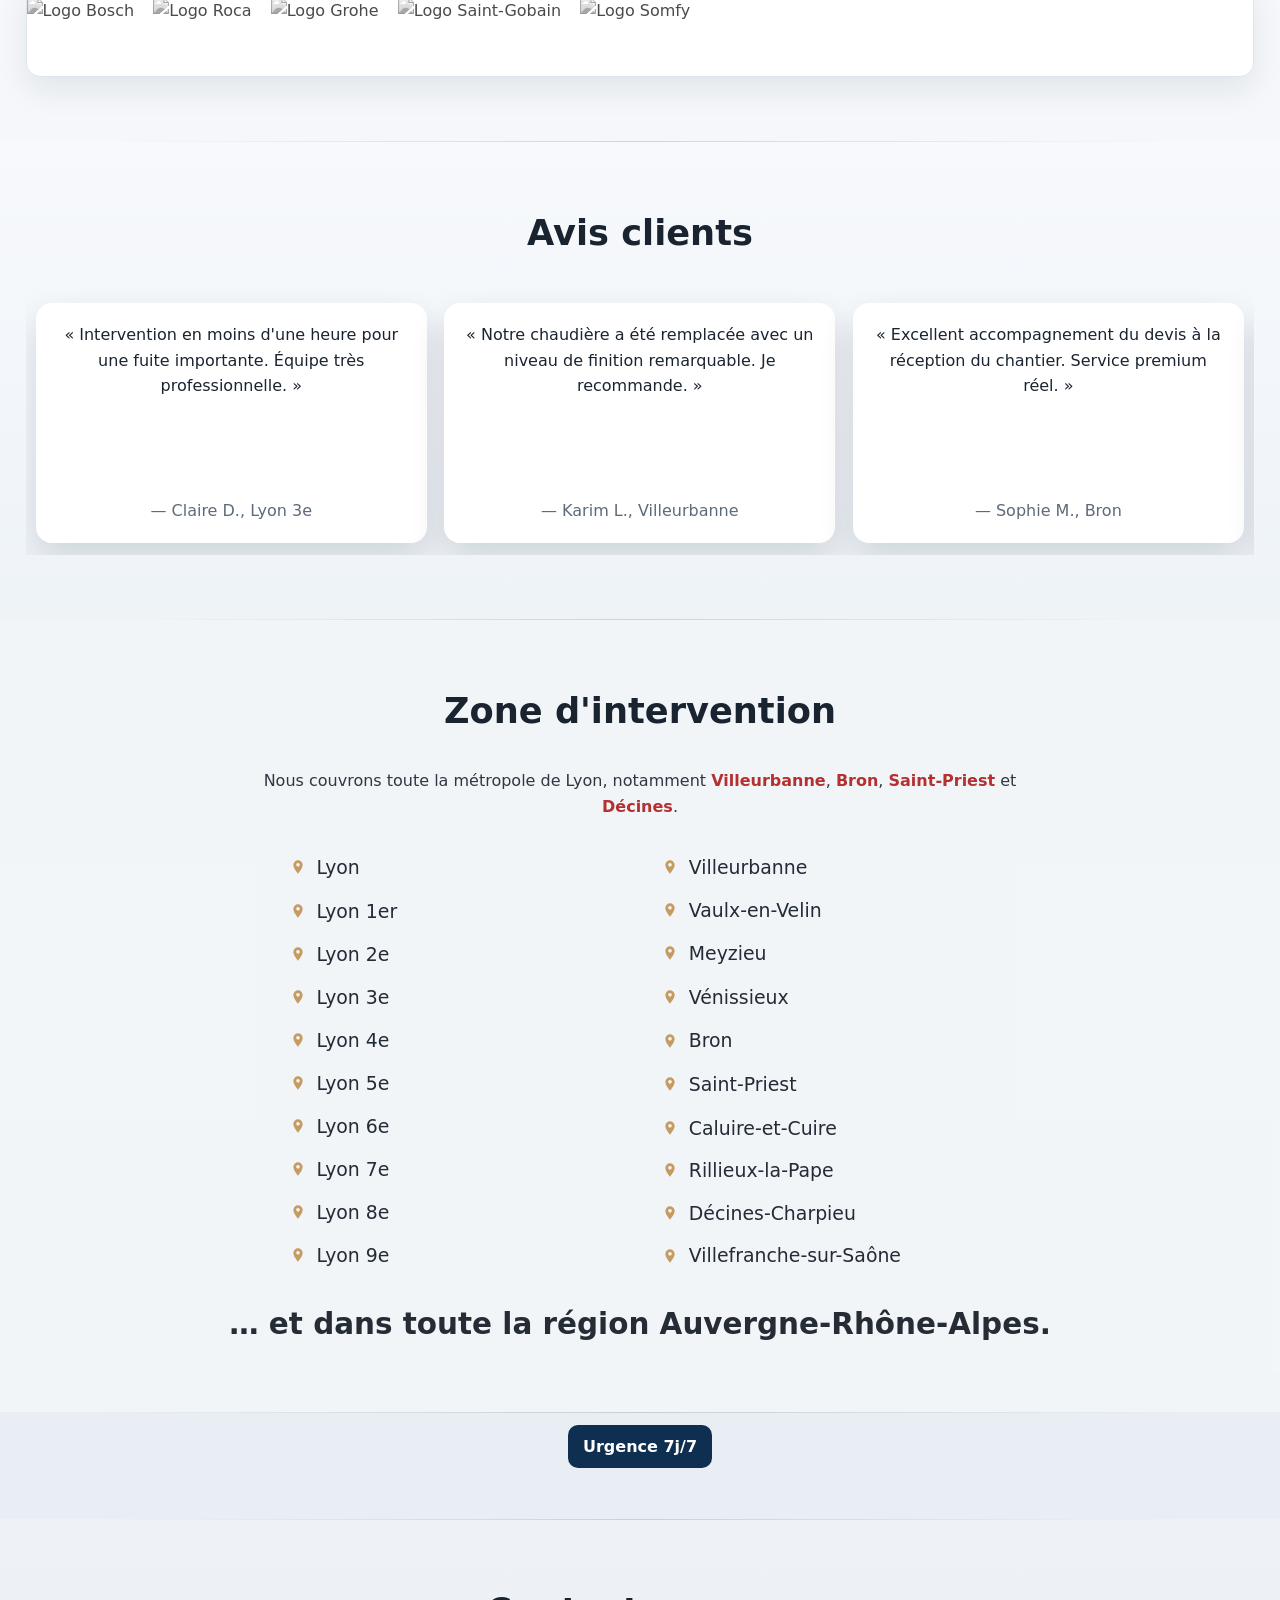
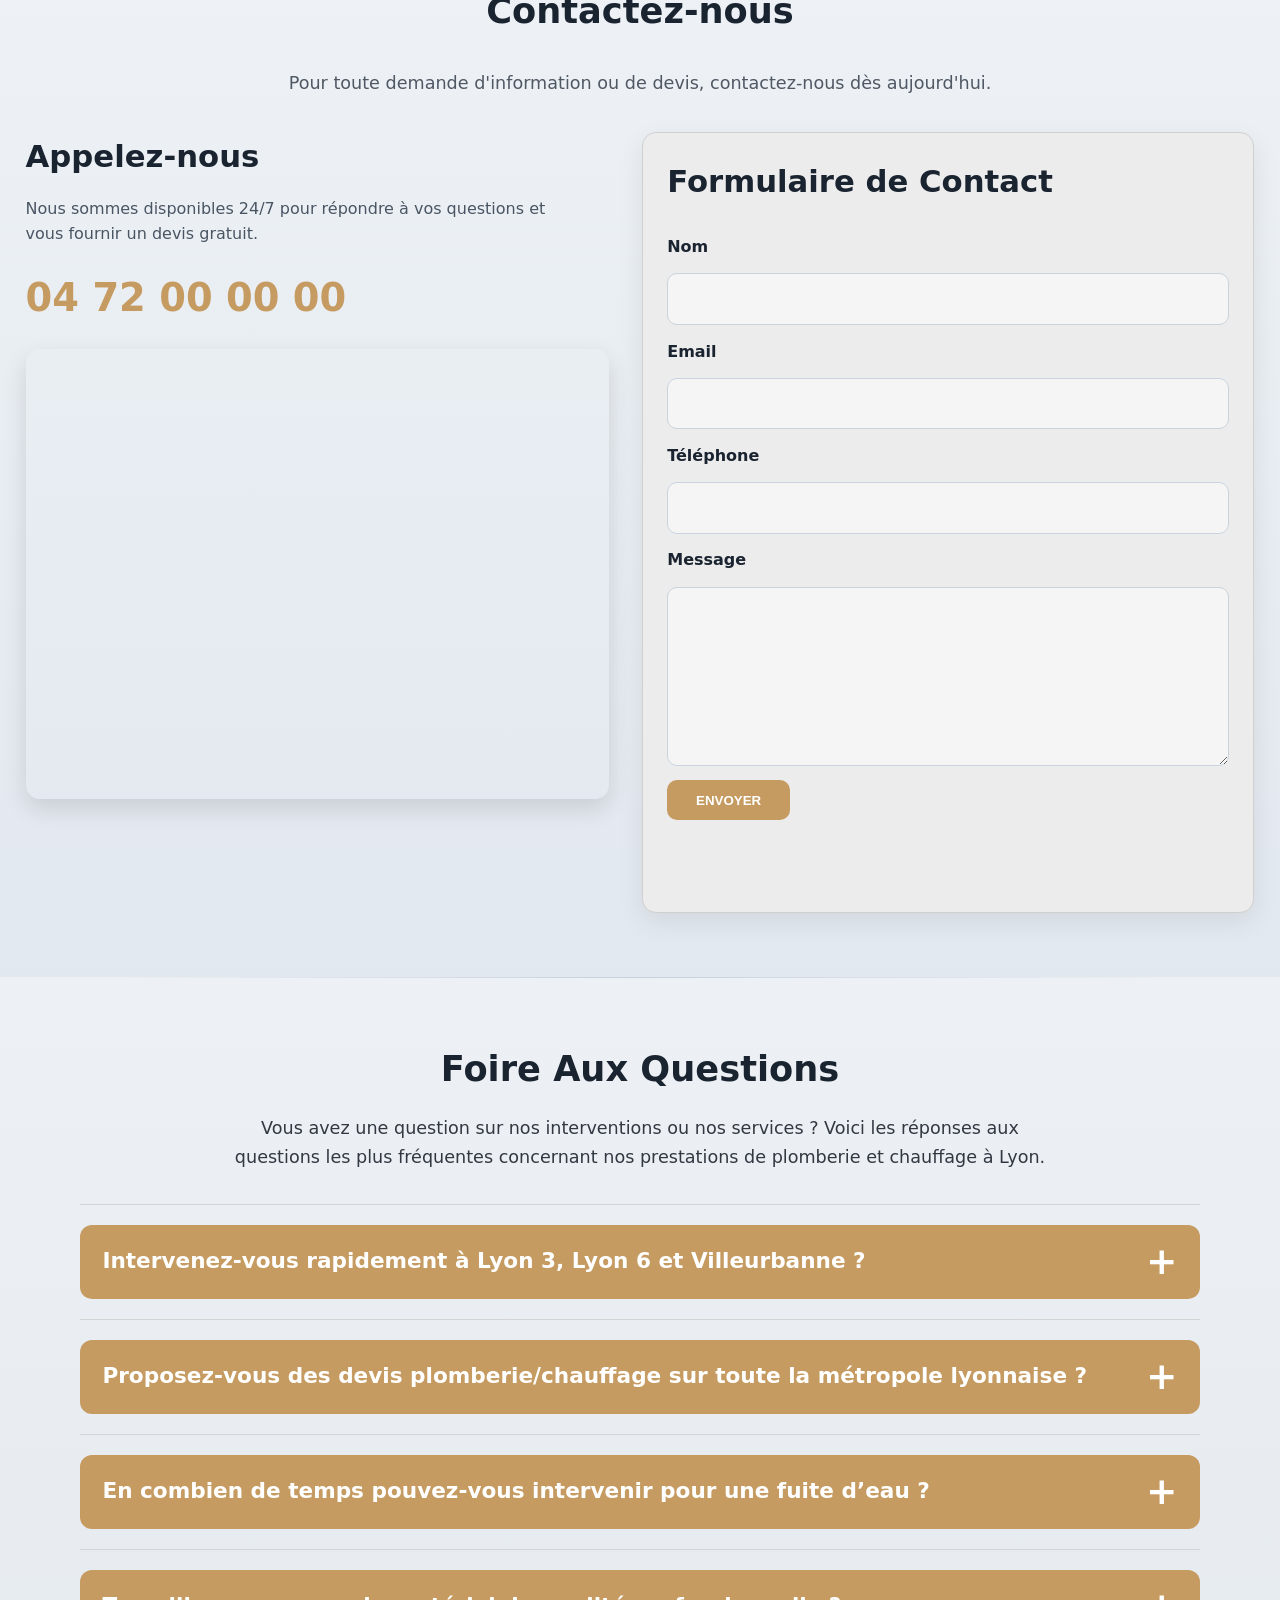
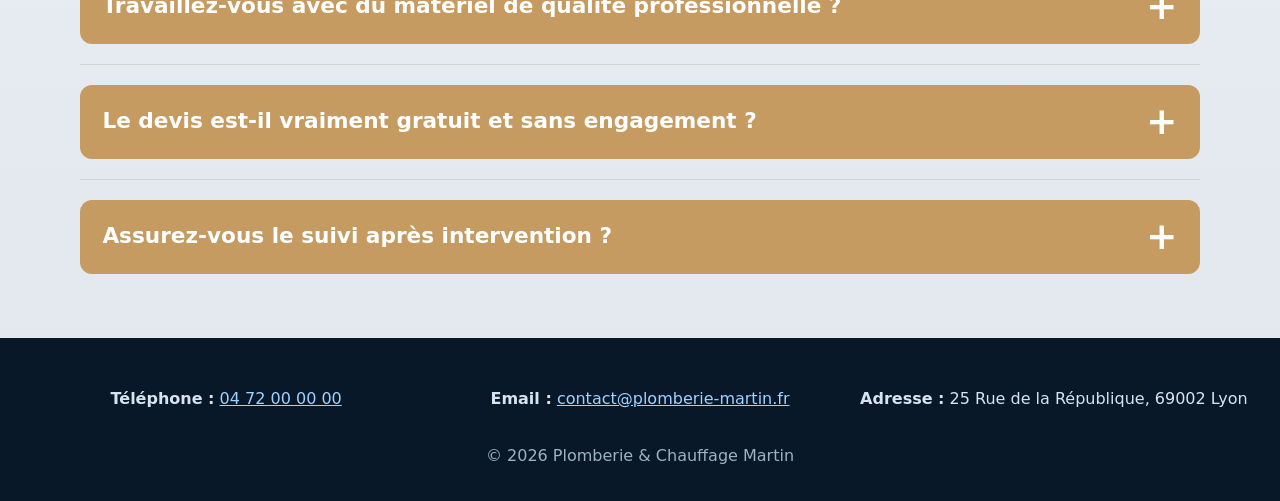
==== commit ac3b28bd: "Merge branch 'main' into codex/create-modern-plumbing-website-oouisc" ====
--- a/index.html
+++ b/index.html
@@ -31,7 +31,7 @@
       <div class="hero-overlay"></div>
       <div class="container hero-content">
         <p class="tag">Artisan premium • Plus de 15 ans d'expérience</p>
-        <h1 class="hero-title">PLOMBIER CHAUFFAGISTE<br class="mobile-break" />À LYON POUR VOTRE<br class="mobile-break" />CONFORT AU QUOTIDIEN</h1>
+        <h1 class="hero-title">Plombier Chauffagiste <br class="mobile-break" />à Lyon pour votre <br class="mobile-break" />Confort au Quotidien</h1>
         <p class="subtitle">Nous concevons, réparons et optimisons vos installations avec une exigence de finition irréprochable. Un interlocuteur unique, des délais tenus, un service client exemplaire.</p>
         <div class="hero-actions">
           <a class="btn" href="#devis">Demander un devis</a>
@@ -92,7 +92,7 @@
               <li>Satisfaction client</li>
             </ul>
           </div>
-          <img class="about-photo" src="https://images.unsplash.com/photo-1600566752227-8f3b7d3f2f24?auto=format&fit=crop&w=1200&q=80" alt="Plombier en intervention sur une installation" loading="lazy" />
+          <img class="about-photo" src="https://github.com/lahouarifunnelbulder-pixel/plombier-site-template/blob/main/images/plombier-chauffagiste-lyon.png?raw=true" alt="Plombier en intervention sur une installation" loading="lazy" />
         </div>
       </div>
     </section>
@@ -107,7 +107,7 @@
             <p>Installation, dépannage et rénovation de vos équipements sanitaires avec une intervention soignée, rapide et durable.</p>
           </article>
           <article class="service-card">
-            <div class="service-media"><img src="https://images.unsplash.com/photo-1631545806526-2f2f4f8fd1e8?auto=format&fit=crop&w=1200&q=80" alt="Technicien pour entretien et réparation de chauffage" loading="lazy" /></div>
+            <div class="service-media"><img src="https://github.com/lahouarifunnelbulder-pixel/plombier-site-template/blob/main/images/installation-chaudiere.png?raw=true" alt="Technicien pour entretien et réparation de chauffage" loading="lazy" /></div>
             <h3>Chauffage</h3>
             <p>Entretien, réparation et installation de solutions de chauffage performantes pour un confort optimal toute l’année.</p>
           </article>
@@ -122,7 +122,7 @@
             <p>Création et rénovation de salles de bain fonctionnelles, esthétiques et pensées pour votre confort au quotidien.</p>
           </article>
           <article class="service-card">
-            <div class="service-media"><img src="https://images.unsplash.com/photo-1581092160607-ee22731b8b93?auto=format&fit=crop&w=1200&q=80" alt="Installation de pompe à chaleur et ballon thermodynamique" loading="lazy" /></div>
+            <div class="service-media"><img src="https://github.com/lahouarifunnelbulder-pixel/plombier-site-template/blob/main/images/installation-pompe-chaleur-chaudiere.png?raw=true" alt="Installation de pompe à chaleur et ballon thermodynamique" loading="lazy" /></div>
             <h3>Pompes à chaleur - Ballons thermodynamiques</h3>
             <p>Installation de solutions économiques et modernes pour améliorer votre confort tout en réduisant votre consommation énergétique.</p>
           </article>
@@ -184,16 +184,16 @@
         <p class="partners-intro">Découvrez les principales marques partenaires avec lesquelles nous travaillons pour garantir la qualité de nos services.</p>
         <div class="partners-carousel" aria-label="Logos de marques partenaires">
           <div class="partners-track">
-            <img src="images/fichet.svg" alt="Logo Fichet" loading="lazy" />
-            <img src="images/schneider-electric.svg" alt="Logo Schneider Electric" loading="lazy" />
-            <img src="images/grohe.svg" alt="Logo Grohe" loading="lazy" />
-            <img src="images/saint-gobain.svg" alt="Logo Saint-Gobain" loading="lazy" />
-            <img src="images/somfy.svg" alt="Logo Somfy" loading="lazy" />
-            <img src="images/fichet.svg" alt="" aria-hidden="true" loading="lazy" />
-            <img src="images/schneider-electric.svg" alt="" aria-hidden="true" loading="lazy" />
-            <img src="images/grohe.svg" alt="" aria-hidden="true" loading="lazy" />
-            <img src="images/saint-gobain.svg" alt="" aria-hidden="true" loading="lazy" />
-            <img src="images/somfy.svg" alt="" aria-hidden="true" loading="lazy" />
+            <img src="https://github.com/lahouarifunnelbulder-pixel/plombier-site-template/blob/main/images/logo-bosch.png?raw=true" alt="Logo Bosch" loading="lazy" />
+            <img src="https://github.com/lahouarifunnelbulder-pixel/plombier-site-template/blob/main/images/roca-seeklogo.png?raw=true" alt="Logo Roca" loading="lazy" />
+            <img src="https://github.com/lahouarifunnelbulder-pixel/plombier-site-template/blob/main/images/logo-grohe.png?raw=true" alt="Logo Grohe" loading="lazy" />
+            <img src="https://github.com/lahouarifunnelbulder-pixel/plombier-site-template/blob/main/images/logo-saint-gobain.png?raw=true" alt="Logo Saint-Gobain" loading="lazy" />
+            <img src="https://github.com/lahouarifunnelbulder-pixel/plombier-site-template/blob/main/images/somfy-seeklogo.png?raw=true" alt="Logo Somfy" loading="lazy" />
+            <img src="https://github.com/lahouarifunnelbulder-pixel/plombier-site-template/blob/main/images/logo-bosch.png?raw=true" alt="" aria-hidden="true" loading="lazy" />
+            <img src="https://github.com/lahouarifunnelbulder-pixel/plombier-site-template/blob/main/images/roca-seeklogo.png?raw=true" alt="" aria-hidden="true" loading="lazy" />
+            <img src="https://github.com/lahouarifunnelbulder-pixel/plombier-site-template/blob/main/images/logo-grohe.png?raw=true" alt="" aria-hidden="true" loading="lazy" />
+            <img src="https://github.com/lahouarifunnelbulder-pixel/plombier-site-template/blob/main/images/logo-saint-gobain.png?raw=true" alt="" aria-hidden="true" loading="lazy" />
+            <img src="https://github.com/lahouarifunnelbulder-pixel/plombier-site-template/blob/main/images/somfy-seeklogo.png?raw=true" alt="" aria-hidden="true" loading="lazy" />
           </div>
         </div>
       </div>
@@ -300,11 +300,7 @@
             <h3>Appelez-nous</h3>
             <p>Nous sommes disponibles 24/7 pour répondre à vos questions et vous fournir un devis gratuit.</p>
             <a class="devis-phone" href="tel:+33472000000">04 72 00 00 00</a>
-            <iframe
-              title="Carte de localisation de Plomberie & Chauffage Martin à Lyon"
-              src="https://www.openstreetmap.org/export/embed.html?bbox=4.80%2C45.73%2C4.90%2C45.78&layer=mapnik&marker=45.7578%2C4.8320"
-              loading="lazy"
-              referrerpolicy="no-referrer-when-downgrade"></iframe>
+           <iframe src="https://www.google.com/maps/embed?pb=!1m18!1m12!1m3!1d44538.57475044965!2d4.793924565226022!3d45.757943296369284!2m3!1f0!2f0!3f0!3m2!1i1024!2i768!4f13.1!3m3!1m2!1s0x47f4ea516ae88797%3A0x408ab2ae4bb21f0!2sLyon!5e0!3m2!1sfr!2sfr!4v1773582345480!5m2!1sfr!2sfr" width="600" height="450" style="border:0;" allowfullscreen="" loading="lazy" referrerpolicy="no-referrer-when-downgrade"></iframe>
           </aside>
 
           <form id="devis-form" class="quote-form" novalidate>
--- a/style.css
+++ b/style.css
@@ -78,7 +78,7 @@
   min-height: 78vh;
   display: grid;
   align-items: center;
-  background: url('https://images.unsplash.com/photo-1626806819282-2c1dc01a5e0c?auto=format&fit=crop&w=1920&q=80') center/cover no-repeat;
+  background: url('https://github.com/lahouarifunnelbulder-pixel/plombier-site-template/blob/main/images/plomblier-chauffagiste-lyon-martin-2%20(1).png?raw=true') center/cover no-repeat;
 }
 
 .hero-overlay {
